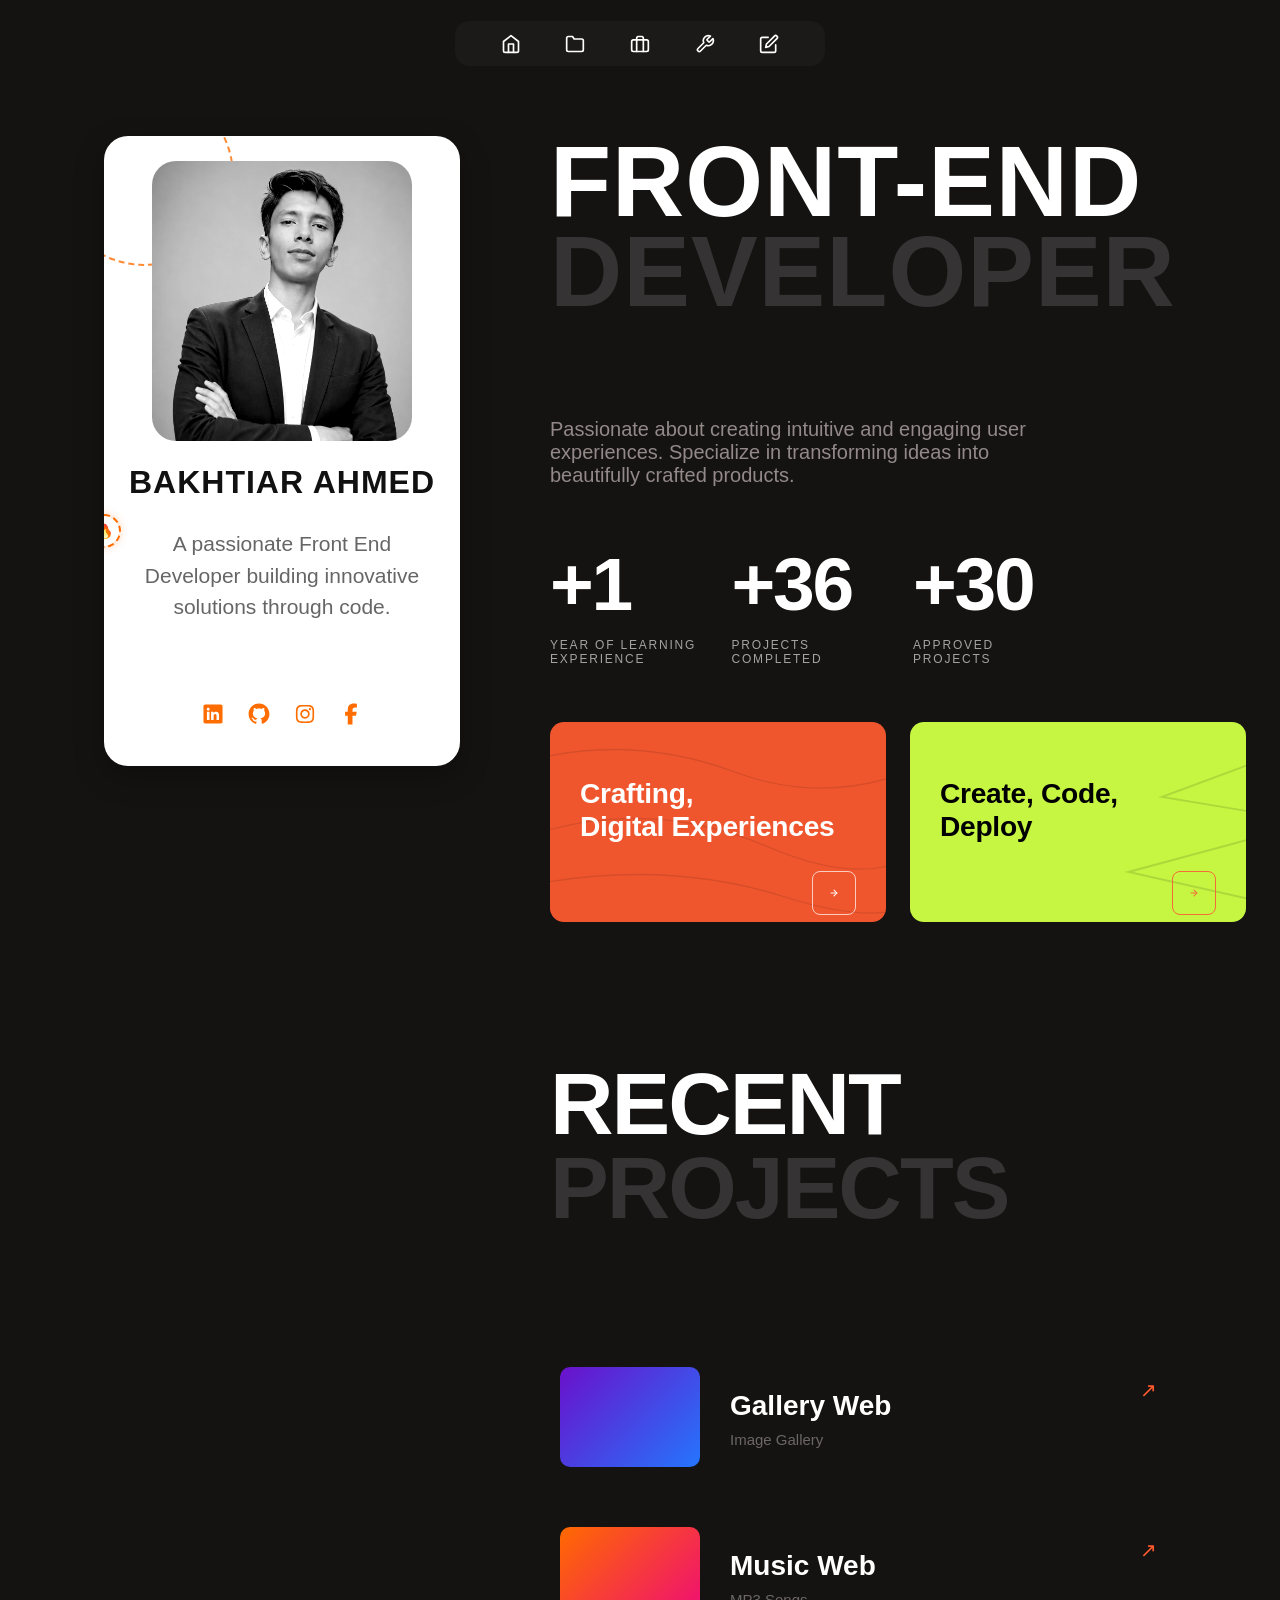
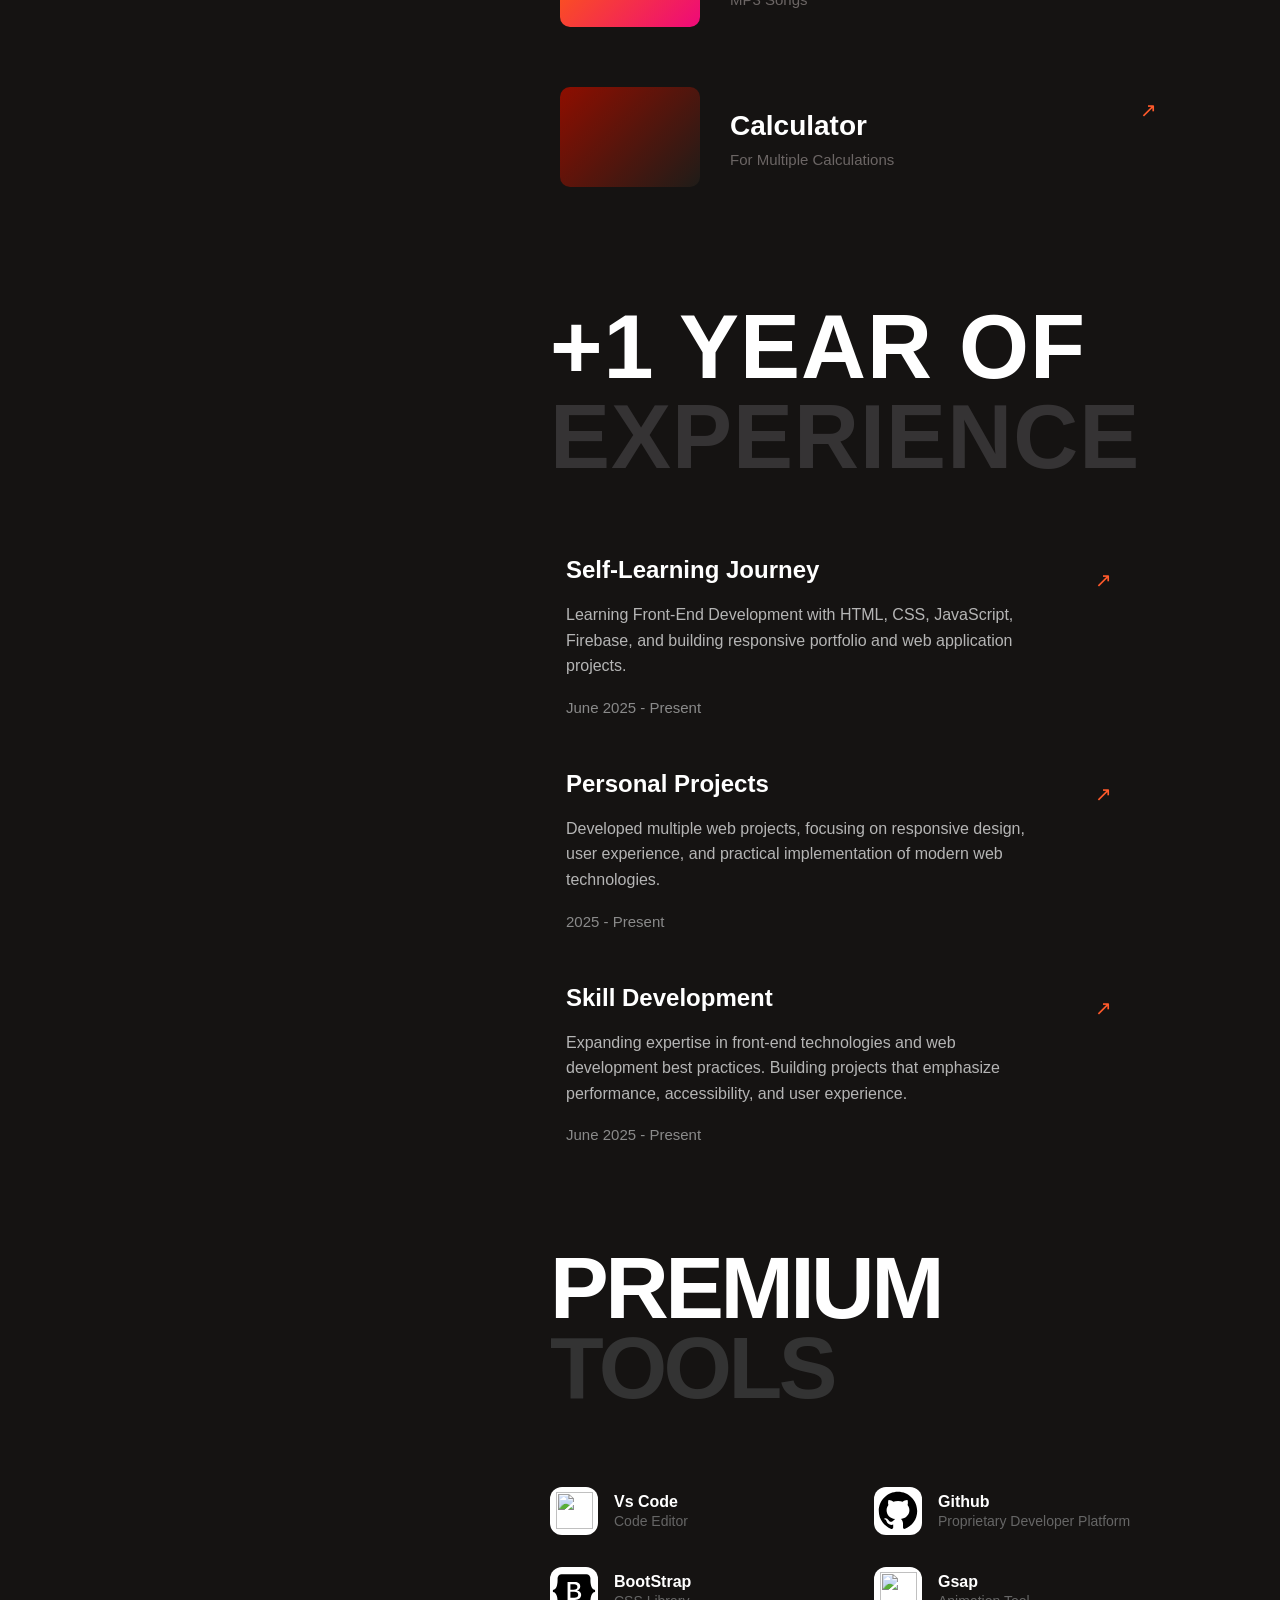
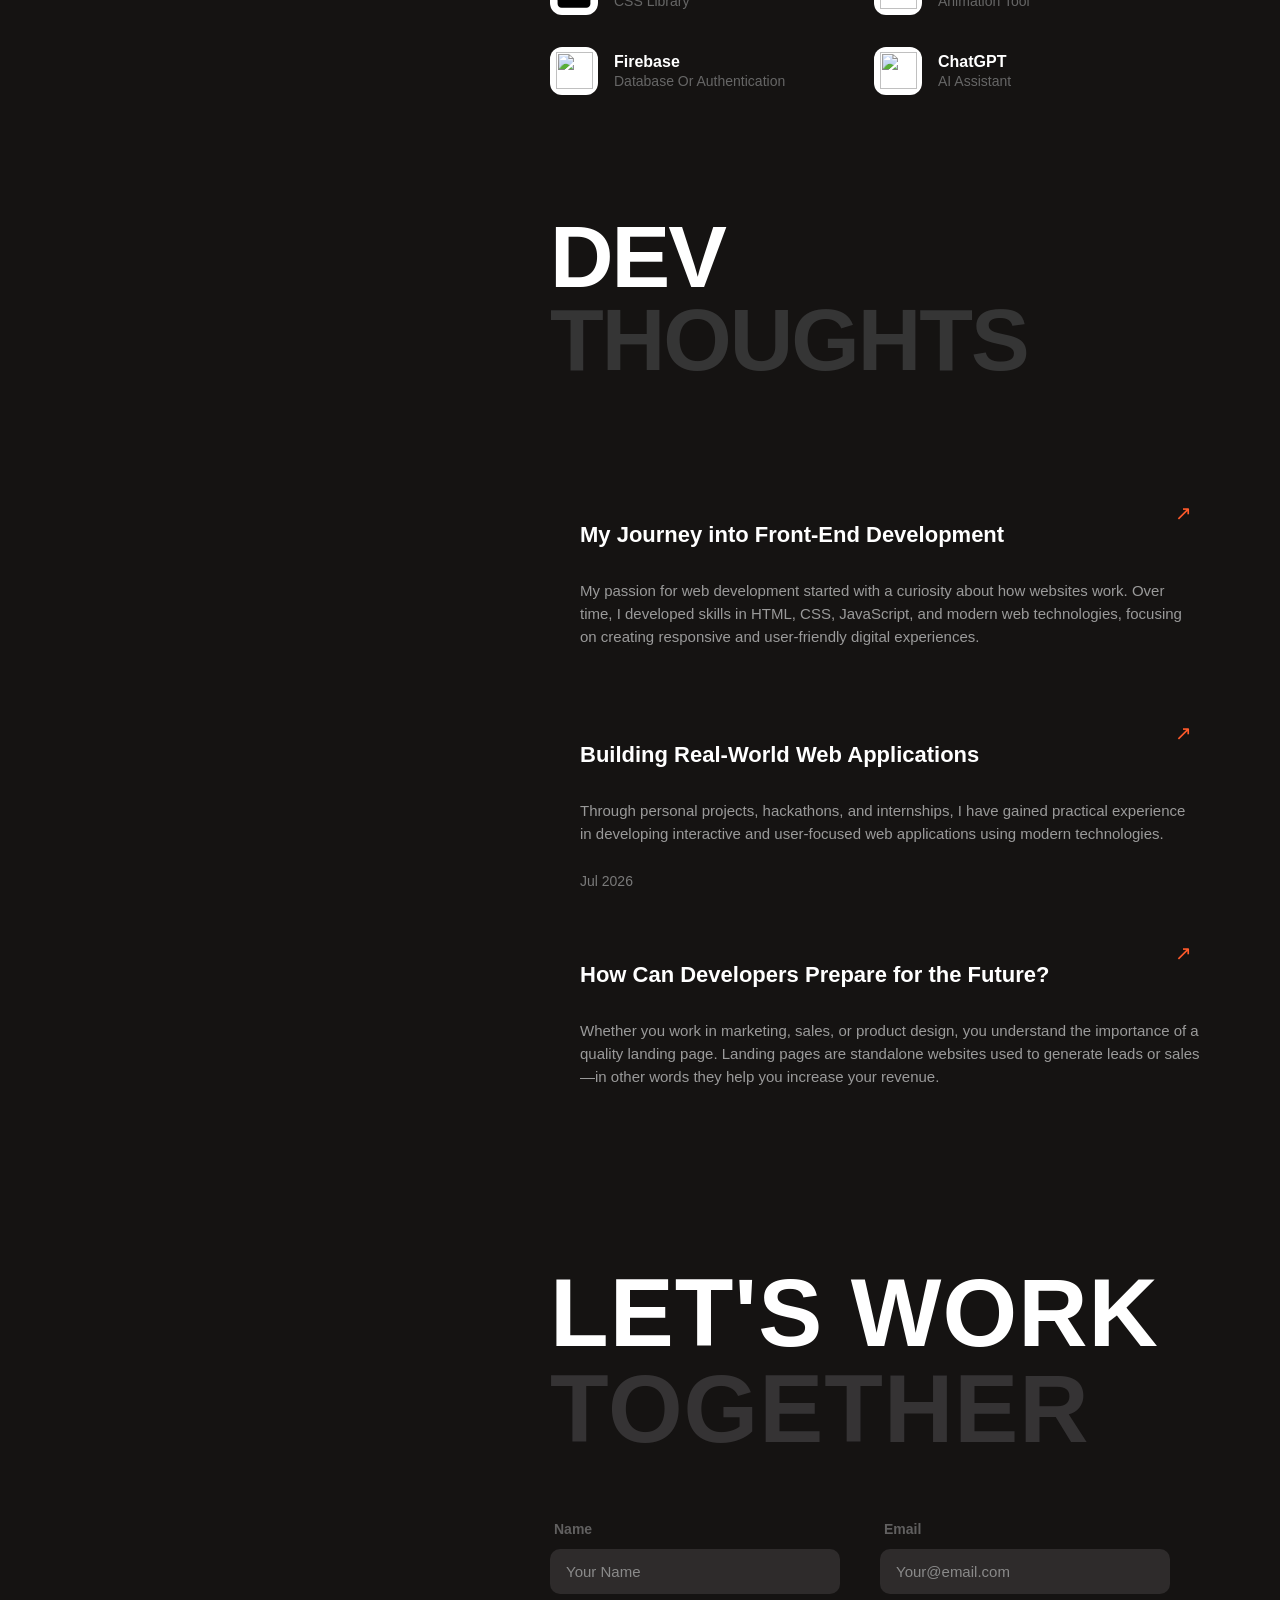
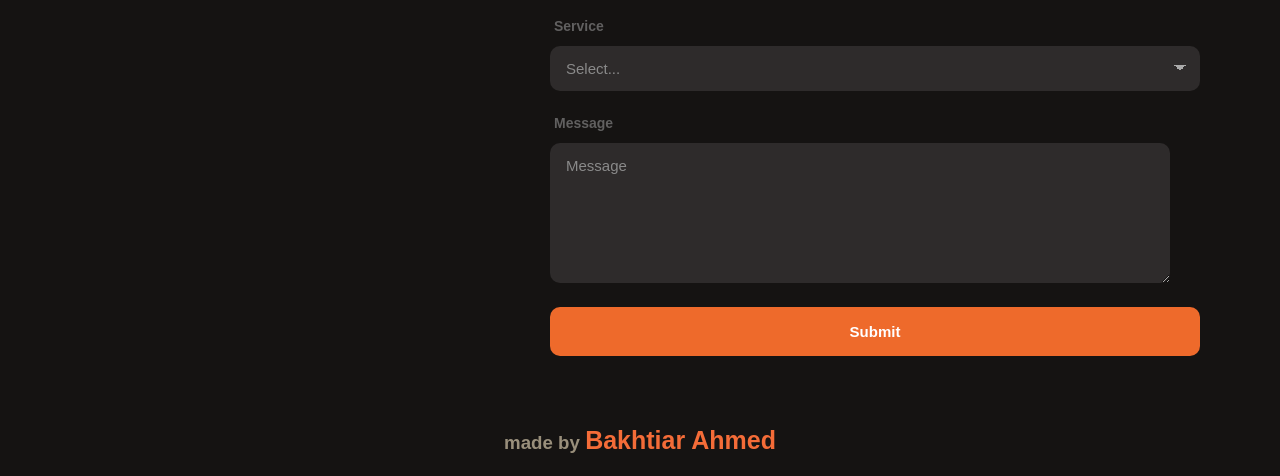
==== index.html @ 38575c72 "Add files via upload" ====
<!DOCTYPE html>
<html lang="en">

<head>
    <meta charset="UTF-8">
    <meta name="viewport" content="width=device-width, initial-scale=1.0">
    <title>Bakhtiar Ahmed</title>
    <link rel="stylesheet" href="style.css">
</head>

<body>

    <header>
        <div class="parent">
            <div class="home-icon">
                <svg xmlns="http://www.w3.org/2000/svg" width="24" height="24" viewBox="0 0 24 24" fill="none"
                    stroke="var(--token-182ee8b3-4984-4a8e-9e60-5c8c5b4cb4cf, rgb(255, 255, 255))" stroke-width="2"
                    stroke-linecap="round" stroke-linejoin="round" style="width: 100%; height: 100%;">
                    <path d="M3 9l9-7 9 7v11a2 2 0 0 1-2 2H5a2 2 0 0 1-2-2z"></path>
                    <polyline points="9 22 9 12 15 12 15 22"></polyline>
                </svg>
            </div>
            <div class="project-icon">
                <svg xmlns="http://www.w3.org/2000/svg" width="24" height="24" viewBox="0 0 24 24" fill="none"
                    stroke="var(--token-182ee8b3-4984-4a8e-9e60-5c8c5b4cb4cf, rgb(255, 255, 255))" stroke-width="2"
                    stroke-linecap="round" stroke-linejoin="round" style="width: 100%; height: 100%;">
                    <path d="M22 19a2 2 0 0 1-2 2H4a2 2 0 0 1-2-2V5a2 2 0 0 1 2-2h5l2 3h9a2 2 0 0 1 2 2z"></path>
                </svg>
            </div>
            <div class="experience-icon">
                <svg xmlns="http://www.w3.org/2000/svg" width="24" height="24" viewBox="0 0 24 24" fill="none"
                    stroke="var(--token-182ee8b3-4984-4a8e-9e60-5c8c5b4cb4cf, rgb(255, 255, 255))" stroke-width="2"
                    stroke-linecap="round" stroke-linejoin="round" style="width: 100%; height: 100%;">
                    <rect x="2" y="7" width="20" height="14" rx="2" ry="2"></rect>
                    <path d="M16 21V5a2 2 0 0 0-2-2h-4a2 2 0 0 0-2 2v16"></path>
                </svg>
            </div>
            <div class="tools-icon">
                <svg xmlns="http://www.w3.org/2000/svg" width="24" height="24" viewBox="0 0 24 24" fill="none"
                    stroke="var(--token-182ee8b3-4984-4a8e-9e60-5c8c5b4cb4cf, rgb(255, 255, 255))" stroke-width="2"
                    stroke-linecap="round" stroke-linejoin="round" style="width: 100%; height: 100%;">
                    <path
                        d="M14.7 6.3a1 1 0 0 0 0 1.4l1.6 1.6a1 1 0 0 0 1.4 0l3.77-3.77a6 6 0 0 1-7.94 7.94l-6.91 6.91a2.12 2.12 0 0 1-3-3l6.91-6.91a6 6 0 0 1 7.94-7.94l-3.76 3.76z">
                    </path>
                </svg>
            </div>
            <div class="thoughts-icon">
                <svg xmlns="http://www.w3.org/2000/svg" width="24" height="24" viewBox="0 0 24 24" fill="none"
                    stroke="var(--token-182ee8b3-4984-4a8e-9e60-5c8c5b4cb4cf, rgb(255, 255, 255))" stroke-width="2"
                    stroke-linecap="round" stroke-linejoin="round" style="width: 100%; height: 100%;">
                    <path d="M11 4H4a2 2 0 0 0-2 2v14a2 2 0 0 0 2 2h14a2 2 0 0 0 2-2v-7"></path>
                    <path d="M18.5 2.5a2.121 2.121 0 0 1 3 3L12 15l-4 1 1-4 9.5-9.5z"></path>
                </svg>
            </div>
        </div>
    </header>


    <main>
        <div class="profile">
            <div class="profile-card">
                <div class="card-image">
                    <img src="./assets/image bakhtiar ahmed.png"
                        alt="my profile image">
                </div>
            </div>

            <div class="card-name">
                <h1 class="my-name">Bakhtiar Ahmed</h1>
            </div>

            <div class="card-caption">
                <h5 class="caption">A passionate Front End Developer building innovative solutions through code.</h5>
            </div>

            <div class="social-icons">
                <a href="#" class="icon-link">
                    <svg xmlns="http://www.w3.org/2000/svg" viewBox="0 0 30 30">
                        <path
                            d="M24,4H6C4.895,4,4,4.895,4,6v18c0,1.105,0.895,2,2,2h18c1.105,0,2-0.895,2-2V6C26,4.895,25.105,4,24,4z M10.954,22h-2.95 v-9.492h2.95V22z M9.449,11.151c-0.951,0-1.72-0.771-1.72-1.72c0-0.949,0.77-1.719,1.72-1.719c0.948,0,1.719,0.771,1.719,1.719 C11.168,10.38,10.397,11.151,9.449,11.151z M22.004,22h-2.948v-4.616c0-1.101-0.02-2.517-1.533-2.517 c-1.535,0-1.771,1.199-1.771,2.437V22h-2.948v-9.492h2.83v1.297h0.04c0.394-0.746,1.356-1.533,2.791-1.533 c2.987,0,3.539,1.966,3.539,4.522V22z">
                        </path>
                    </svg>
                </a>
                <a href="#" class="icon-link">
                    <svg xmlns="http://www.w3.org/2000/svg" viewBox="0 0 640 640">
                        <path
                            d="M280.5 426.5C214.5 418.5 168 371 168 309.5C168 284.5 177 257.5 192 239.5C185.5 223 186.5 188 194 173.5C214 171 241 181.5 257 196C276 190 296 187 320.5 187C345 187 365 190 383 195.5C398.5 181.5 426 171 446 173.5C453 187 454 222 447.5 239C463.5 258 472 283.5 472 309.5C472 371 425.5 417.5 358.5 426C375.5 437 387 461 387 488.5L387 540.5C387 555.5 399.5 564 414.5 558C505 523.5 576 433 576 321C576 179.5 461 64 319.5 64C178 64 64 179.5 64 321C64 432 134.5 524 229.5 558.5C243 563.5 256 554.5 256 541L256 501C249 504 240 506 232 506C199 506 179.5 488 165.5 454.5C160 441 154 433 142.5 431.5C136.5 431 134.5 428.5 134.5 425.5C134.5 419.5 144.5 415 154.5 415C169 415 181.5 424 194.5 442.5C204.5 457 215 463.5 227.5 463.5C240 463.5 248 459 259.5 447.5C268 439 274.5 431.5 280.5 426.5z" />
                    </svg>
                </a>
                <a href="#" class="icon-link">
                    <svg xmlns="http://www.w3.org/2000/svg" viewBox="0 0 640 640">
                        <path
                            d="M320.3 205C256.8 204.8 205.2 256.2 205 319.7C204.8 383.2 256.2 434.8 319.7 435C383.2 435.2 434.8 383.8 435 320.3C435.2 256.8 383.8 205.2 320.3 205zM319.7 245.4C360.9 245.2 394.4 278.5 394.6 319.7C394.8 360.9 361.5 394.4 320.3 394.6C279.1 394.8 245.6 361.5 245.4 320.3C245.2 279.1 278.5 245.6 319.7 245.4zM413.1 200.3C413.1 185.5 425.1 173.5 439.9 173.5C454.7 173.5 466.7 185.5 466.7 200.3C466.7 215.1 454.7 227.1 439.9 227.1C425.1 227.1 413.1 215.1 413.1 200.3zM542.8 227.5C541.1 191.6 532.9 159.8 506.6 133.6C480.4 107.4 448.6 99.2 412.7 97.4C375.7 95.3 264.8 95.3 227.8 97.4C192 99.1 160.2 107.3 133.9 133.5C107.6 159.7 99.5 191.5 97.7 227.4C95.6 264.4 95.6 375.3 97.7 412.3C99.4 448.2 107.6 480 133.9 506.2C160.2 532.4 191.9 540.6 227.8 542.4C264.8 544.5 375.7 544.5 412.7 542.4C448.6 540.7 480.4 532.5 506.6 506.2C532.8 480 541 448.2 542.8 412.3C544.9 375.3 544.9 264.5 542.8 227.5zM495 452C487.2 471.6 472.1 486.7 452.4 494.6C422.9 506.3 352.9 503.6 320.3 503.6C287.7 503.6 217.6 506.2 188.2 494.6C168.6 486.8 153.5 471.7 145.6 452C133.9 422.5 136.6 352.5 136.6 319.9C136.6 287.3 134 217.2 145.6 187.8C153.4 168.2 168.5 153.1 188.2 145.2C217.7 133.5 287.7 136.2 320.3 136.2C352.9 136.2 423 133.6 452.4 145.2C472 153 487.1 168.1 495 187.8C506.7 217.3 504 287.3 504 319.9C504 352.5 506.7 422.6 495 452z" />
                    </svg>
                </a>
                <a href="#" class="icon-link">
                    <svg xmlns="http://www.w3.org/2000/svg" viewBox="0 0 640 640">
                        <path
                            d="M240 363.3L240 576L356 576L356 363.3L442.5 363.3L460.5 265.5L356 265.5L356 230.9C356 179.2 376.3 159.4 428.7 159.4C445 159.4 458.1 159.8 465.7 160.6L465.7 71.9C451.4 68 416.4 64 396.2 64C289.3 64 240 114.5 240 223.4L240 265.5L174 265.5L174 363.3L240 363.3z" />
                    </svg>
                </a>
            </div>
        </div>

        <div class="details">
            <div class="heading">
                <h1 id="head">Front-End <span id="subhead">Developer</span></h1>

            </div>
            <div class="para">
                <p>Passionate about creating intuitive and engaging user experiences. Specialize in transforming ideas
                    into beautifully crafted products.</p>
            </div>
            <div class="container">
                <!-- Stats -->
                <section class="stats">
                    <div>
                        <div class="stat-number">+1</div>
                        <div class="stat-label">Year of Learning&#10;Experience</div>
                    </div>
                    <div>
                        <div class="stat-number">+36</div>
                        <div class="stat-label">Projects&#10;Completed</div>
                    </div>
                    <div>
                        <div class="stat-number">+30</div>
                        <div class="stat-label">Approved&#10;projects</div>
                    </div>
                </section>

                <!-- Feature cards -->
                <section class="cards">
                    <!-- Orange card -->
                    <div class="card orange">
                        <svg class="deco" viewBox="0 0 400 320" preserveAspectRatio="none">
                            <path d="M-20 60 Q 100 20 220 80 T 460 60" stroke="rgba(0,0,0,0.35)" stroke-width="2"
                                fill="none" />
                            <path d="M-20 180 Q 120 120 260 200 T 460 180" stroke="rgba(0,0,0,0.35)" stroke-width="2"
                                fill="none" />
                            <path d="M-20 260 Q 140 220 280 280 T 460 260" stroke="rgba(0,0,0,0.35)" stroke-width="2"
                                fill="none" />
                        </svg>
                        <svg class="icon" viewBox="0 0 24 24" fill="none" stroke="currentColor" stroke-width="2.5"
                            stroke-linecap="round" stroke-linejoin="round">
                            <polygon points="12 2 2 7 12 12 22 7 12 2" />
                            <polyline points="2 17 12 22 22 17" />
                            <polyline points="2 12 12 17 22 12" />
                        </svg>
                        <h3 class="box-title">Crafting,
                            Digital Experiences</h3>
                        <button class="arrow-btn" aria-label="Learn more">
                            <svg width="20" height="20" viewBox="0 0 24 24" fill="none" stroke="currentColor"
                                stroke-width="2.5" stroke-linecap="round" stroke-linejoin="round">
                                <line x1="5" y1="12" x2="19" y2="12" />
                                <polyline points="12 5 19 12 12 19" />
                            </svg>
                        </button>
                    </div>

                    <!-- Lime card -->
                    <div class="card lime">
                        <svg class="deco" viewBox="0 0 400 320" preserveAspectRatio="none">
                            <polyline points="500,20 300,120 480,160 260,240 460,300" stroke="rgba(0,0,0,0.4)"
                                stroke-width="3" fill="none" />
                        </svg>
                        <svg class="icon" viewBox="0 0 24 24" fill="none" stroke="currentColor" stroke-width="2.5"
                            stroke-linecap="round" stroke-linejoin="round">
                            <rect x="3" y="3" width="18" height="18" rx="2" />
                            <line x1="3" y1="9" x2="21" y2="9" />
                            <line x1="9" y1="21" x2="9" y2="9" />
                        </svg>
                        <h3 class="box-title">Create, Code,
                            Deploy</h3>
                        <button class="arrow-btn" aria-label="Learn more">
                            <svg width="20" height="20" viewBox="0 0 24 24" fill="none" stroke="currentColor"
                                stroke-width="2.5" stroke-linecap="round" stroke-linejoin="round">
                                <line x1="5" y1="12" x2="19" y2="12" />
                                <polyline points="12 5 19 12 12 19" />
                            </svg>
                        </button>
                    </div>
                </section>
            </div>
            <div class="container">
                <h1 class="title">
                    RECENT
                    <span class="outline">PROJECTS</span>
                </h1>

                <div class="projects">
                    <div class="project">
                        <div class="thumb najmai"></div>
                        <div class="info">
                            <h2>Gallery Web</h2>
                            <p>Image Gallery</p>
                        </div>
                        <div class="arrow">↗</div>
                    </div>

                    <div class="project">
                        <div class="thumb damas"></div>
                        <div class="info">
                            <h2>Music Web</h2>
                            <p>MP3 Songs</p>
                        </div>
                        <div class="arrow">↗</div>
                    </div>

                    <div class="project">
                        <div class="thumb majd"></div>
                        <div class="info">
                            <h2>Calculator</h2>
                            <p>For Multiple Calculations</p>
                        </div>
                        <div class="arrow">↗</div>
                    </div>
                </div>
            </div>
            <h1 class="heading-exp">
                +1 Year of
                <span class="faded">Experience</span>
            </h1>

            <section class="experience">
                <div class="job">
                    <h2>Self-Learning Journey</h2>
                    <p>Learning Front-End Development with HTML, CSS, JavaScript, Firebase, and building responsive
                        portfolio and web application projects.</p>
                    <span class="date">June 2025 - Present</span>
                    <a href="#" class="arrow">↗</a>
                </div>
                <div class="job">
                    <h2>Personal Projects</h2>
                    <p>Developed multiple web projects, focusing on responsive design, user experience, and practical
                        implementation of modern web technologies.</p>
                    <span class="date"> 2025 - Present</span>
                    <a href="#" class="arrow">↗</a>
                </div>
                <div class="job">
                    <h2>Skill Development</h2>
                    <p>Expanding expertise in front-end technologies and web development best practices. Building
                        projects that emphasize performance, accessibility, and user experience.</p>
                    <span class="date">June 2025 - Present</span>
                    <a href="#" class="arrow">↗</a>
                </div>
            </section>
            <div class="tools-container">
                <h1 class="tools-title">
                    <span class="title-premium">PREMIUM</span>
                    <span class="title-tools">TOOLS</span>
                </h1>

                <div class="grid">
                    <!-- Vs Code -->
                    <div class="tool-card">
                        <div class="icon-box" style="background-color: #fff;">

                            <img src="https://cdn.jsdelivr.net/gh/homarr-labs/dashboard-icons/svg/vscode.svg" alt="">
                        </div>
                        <div>
                            <div class="tool-name">Vs Code</div>
                            <div class="tool-desc">Code Editor</div>
                        </div>
                    </div>

                    <!-- Github -->
                    <div class="tool-card">
                        <div class="icon-box" style="background-color: #fff;">
                            <svg xmlns="http://www.w3.org/2000/svg"
                                viewBox="0 0 640 640"><!--!Font Awesome Free v7.3.0 by @fontawesome - https://fontawesome.com License - https://fontawesome.com/license/free Copyright 2026 Fonticons, Inc.-->
                                <path
                                    d="M280.5 426.5C214.5 418.5 168 371 168 309.5C168 284.5 177 257.5 192 239.5C185.5 223 186.5 188 194 173.5C214 171 241 181.5 257 196C276 190 296 187 320.5 187C345 187 365 190 383 195.5C398.5 181.5 426 171 446 173.5C453 187 454 222 447.5 239C463.5 258 472 283.5 472 309.5C472 371 425.5 417.5 358.5 426C375.5 437 387 461 387 488.5L387 540.5C387 555.5 399.5 564 414.5 558C505 523.5 576 433 576 321C576 179.5 461 64 319.5 64C178 64 64 179.5 64 321C64 432 134.5 524 229.5 558.5C243 563.5 256 554.5 256 541L256 501C249 504 240 506 232 506C199 506 179.5 488 165.5 454.5C160 441 154 433 142.5 431.5C136.5 431 134.5 428.5 134.5 425.5C134.5 419.5 144.5 415 154.5 415C169 415 181.5 424 194.5 442.5C204.5 457 215 463.5 227.5 463.5C240 463.5 248 459 259.5 447.5C268 439 274.5 431.5 280.5 426.5z" />
                            </svg>
                        </div>
                        <div>
                            <div class="tool-name">Github </div>
                            <div class="tool-desc">Proprietary Developer Platform</div>
                        </div>
                    </div>


                    <!-- Bootstrap -->
                    <div class="tool-card">
                        <div class="icon-box" style="background-color: #fff;">
                            <svg xmlns="http://www.w3.org/2000/svg"
                                viewBox="0 0 640 640"><!--!Font Awesome Free v7.3.0 by @fontawesome - https://fontawesome.com License - https://fontawesome.com/license/free Copyright 2026 Fonticons, Inc.-->
                                <path
                                    d="M365.5 265.4C365.5 243.3 349.9 231.1 322.5 231.1L272.1 231.1L272.1 302.3L314.6 302.3C347.4 302.2 365.5 289 365.5 265.4zM549 252.6C539.5 221.7 538.1 183.8 539.2 154.5C540.3 124 516.5 96 484.5 96L155.7 96C123.6 96 99.9 124.1 101 154.5C102 183.8 100.7 221.7 91.2 252.6C81.6 283.6 65.5 303.2 39 305.7L39 334.2C65.4 336.7 81.6 356.3 91.2 387.3C100.7 418.2 102.1 456.1 101 485.4C99.9 515.9 123.7 543.9 155.7 543.9L484.4 543.9C516.5 543.9 540.2 515.8 539.1 485.4C538.1 456.1 539.4 418.2 548.9 387.3C558.5 356.3 574.6 336.7 601 334.2L601 305.7C574.7 303.2 558.5 283.6 549 252.6zM332.2 439.1L234.3 439.1L234.3 200.8L331.7 200.8C375 200.8 403.4 224.2 403.4 260.2C403.4 285.5 384.3 308.1 359.9 312L359.9 313.3C393.1 316.9 415.4 339.9 415.4 371.6C415.4 413.7 384.1 439.1 332.2 439.1zM322.2 330.4L272.1 330.4L272.1 408.8L324.4 408.8C358.6 408.8 376.7 395.1 376.7 369.3C376.7 343.6 358.1 330.4 322.2 330.4z" />
                            </svg>
                        </div>
                        <div>

                            <div class="tool-name">BootStrap</div>
                            <div class="tool-desc">CSS Library</div>
                        </div>
                    </div>

                    <!-- Gsap -->
                    <div class="tool-card">
                        <div class="icon-box" style="background-color: #fff;">
                            <img src="https://cdn.jsdelivr.net/gh/homarr-labs/dashboard-icons/svg/gsap-light.svg"
                                alt="">
                        </div>
                        <div>
                            <div class="tool-name">Gsap</div>
                            <div class="tool-desc">Animation Tool</div>
                        </div>
                    </div>

                    <!-- Firebase -->
                    <div class="tool-card">
                        <div class="icon-box" style="background-color: #FFFFFF;">
                            <img src="https://cdn.jsdelivr.net/gh/homarr-labs/dashboard-icons/svg/firebase.svg" alt="">
                        </div>
                        <div>
                            <div class="tool-name">Firebase</div>
                            <div class="tool-desc">Database Or Authentication</div>
                        </div>
                    </div>
                    <!-- ChatGPT -->
                    <div class="tool-card">
                        <div class="icon-box" style="background-color: #fff;">
                            <img src="	https://framerusercontent.com/images/MViiiLyIvL8tvy7d1XtOsM32o.png" alt="">
                        </div>
                        <div>
                            <div class="tool-name">ChatGPT</div>
                            <div class="tool-desc">AI Assistant</div>
                        </div>
                    </div>


                </div>
            </div>
            <div class="container-dev">
                <h1 class="title">Dev<span class="muted">Thoughts</span></h1>

                <article class="card">
                    <a href="#" class="arrow">↗</a>
                    <h2>My Journey into Front-End Development</h2>
                    <p>

                        My passion for web development started with a curiosity about how websites work. Over time, I
                        developed skills in HTML, CSS, JavaScript, and modern web technologies, focusing on creating
                        responsive and user-friendly digital experiences.

                    </p>
                    <div class="meta"><span> Jul 2026</span></div>
                </article>

                <article class="card">
                    <a href="#" class="arrow">↗</a>
                    <h2>Building Real-World Web Applications</h2>
                    <p>Through personal projects, hackathons, and internships, I have gained practical experience in
                        developing interactive and user-focused web applications using modern technologies.</p>
                    <div class="meta"><span>Jul 2026</span></div>
                </article>

                <article class="card">
                    <a href="#" class="arrow">↗</a>
                    <h2>How Can Developers Prepare for the Future?</h2>
                    <p>Whether you work in marketing, sales, or product design, you understand the importance of a
                        quality landing page. Landing pages are standalone websites used to generate leads or sales—in
                        other words they help you increase your revenue.</p>
                    <div class="meta"><span>Jul 2026</span></div>
                </article>
            </div>
            <div class="container-contact">
                <h1>Let's Work <span class="muted">Together</span></h1>
                <form>
                    <div class="row">
                        <div>
                            <label for="name">Name</label>
                            <input id="name" type="text" placeholder="Your Name" />
                        </div>
                        <div>
                            <label for="email">Email</label>
                            <input id="email" type="email" placeholder="Your@email.com" />
                        </div>
                    </div>
                    <div class="dropDown">
                        <label for="service">Service</label>
                        <select id="service">
                            <option value="">Select...</option>
                            <option value="1">Web Design</option>
                            <option value="2">Web Development</option>
                            <option value="3">UI/UX Design</option>
                        </select>
                    </div>
                    <div class="message-inp">
                        <label for="message">Message</label>
                        <textarea id="message" placeholder="Message"></textarea>
                    </div>
                    <button type="submit">Submit</button>
                </form>
            </div>

        </div>

    </main>


    <footer>
        <div class="bottom-line">
            <h3>made by <span id="footer-name">Bakhtiar Ahmed</span></h3>
        </div>
    </footer>






    <script src="app.js"></script>
</body>

</html>
---- style.css ----
body {
    background-color: #151312;
    position: relative !important;
    font-family: 'Segoe UI', Tahoma, Geneva, Verdana, sans-serif;
    margin: 0px;
}

header {
    display: flex;
    justify-content: center;
}

.parent {
    display: flex;
    justify-content: space-evenly;
    align-items: center;
    background-color: #1C1A19;
    border: 1px solid #1C1A19;
    border-radius: 14px;
    width: 370px;
    margin-top: 21px;
    height: 45px;
}

.home-icon {
    width: 20px;
    height: 20px;
}

.project-icon {
    width: 20px;
    height: 20px;
}

.experience-icon {
    width: 20px;
    height: 20px;
}

.tools-icon {
    width: 20px;
    height: 20px;
}

.thoughts-icon {
    width: 20px;
    height: 20px;
}




/* Main Profile Card */
.profile {
    position: sticky !important;
    top: 50px !important;
    ;
    /* Dashed lines ki positioning ke liye */
    width: 356px;
    height: 630px;
    background-color: #FFFFFF;
    border-radius: 24px;
    overflow: hidden;
    /* Taake inner elements round corners se bahar na jayen */
    box-shadow: 0px 10px 30px rgba(0, 0, 0, 0.3);
    display: flex;
    flex-direction: column;
    align-items: center;
    margin-left: 70px;
}

/* Image Wrapper Box */
.profile-card {
    width: 100%;
    display: flex;
    justify-content: center;
    margin-top: 25px;
    z-index: 2;
    /* elements ko ring se upar rakhne ke liye */

}

.card-image {
    width: 260px;
    height: 280px;

    border-radius: 24px;
    overflow: hidden;
    display: flex;
    align-items: flex-end;
    /* Taake portrait picture base se touch kare */
    justify-content: center;
}

.card-image img {
    width: 100%;
    height: 280px;
    object-fit: cover;
    mix-blend-mode: multiply;
    /* Image ko orange background ke saath blend karne ke liye */
    filter: grayscale(100%) contrast(120%);
    /* Black & White artistic effect */
}

/* Name Section */
.card-name {
    margin-top: 25px;
    text-align: center;
    padding: 0 20px;
    z-index: 2;
}

.my-name {
    font-family: 'Segoe UI', Arial, sans-serif;
    font-size: 32px;
    font-weight: 800;
    color: #111111;
    margin: 0;
}

/* Caption Section */
.card-caption {
    margin-top: 30px;
    padding: 0 30px;
    text-align: center;
    z-index: 2;
}

.caption {
    font-family: 'Segoe UI', Arial, sans-serif;
    font-size: 21px;
    font-weight: 500;
    line-height: 1.5;
    color: #666666;
    margin: 0;
}

/* Social Icons Area */
.social-icons {
    margin-top: auto;
    /* Icons ko hamesha bottom par push karne ke liye */
    margin-bottom: 35px;
    display: flex;
    justify-content: center;
    align-items: center;
    gap: 20px;
    z-index: 2;
}

.icon-link svg {
    width: 26px;
    height: 26px;
    fill: #ff6d00;
    /* Orange icons jesa picture mein hai */
    transition: transform 0.2s, fill 0.2s;
}

.icon-link evils:hover svg {
    transform: scale(1.1);
    fill: #e65100;
}

/* --- Decorative Dashed Rings (Top Left & Center Left) --- */
.profile::before {
    content: "";
    position: absolute;
    width: 180px;
    height: 180px;
    border: 2px dashed #ff6d00;
    border-radius: 50%;
    top: -50px;
    left: -50px;
    opacity: 0.8;
   
}

.profile::after {
    content: "🔥";
    /* Center decorative fire icon aur dashed line */
    font-size: 14px;
    display: flex;
    align-items: center;
    justify-content: center;
    color: white;
    background-color: #ff6d00;
    box-shadow: 0 0 10px rgba(255, 109, 0, 0.4);
    position: absolute;
    width: 30px;
    height: 30px;
    border-radius: 50%;
    bottom: 220px;
    left: -15px;
    border: 10px solid white;
    /* Isse dashed line cut ho jati hai background par */
    outline: 2px dashed #ff6d00;
}


#head {
    width: 696px;
    height: 222px;

    /* display: flex;
    justify-content: left;
    /* align-items: center; */
    /* flex-direction: column;
    flex-wrap: nowrap; */
    color: #FFFFFF;
    font-family: 'Segoe UI', Tahoma, Geneva, Verdana, sans-serif;
    margin: 0px;
    line-height: 0.9;
    font-size: 100px;
    padding: 0px;
}

#subhead {
    color: #353334;
    font-family: 'Segoe UI', Tahoma, Geneva, Verdana, sans-serif;
    margin: 0px;
}

main {
    width: 100%;
    display: flex;
    justify-content: center;
    gap: 90px;
    margin-top: 70px;

}

.para {
    width: 496px;
    margin-top: 60px;
}

.para p {
    color: #928988;
    font-family: 'Segoe UI', Tahoma, Geneva, Verdana, sans-serif;
    font-size: 20px;

}


.stats {
    display: grid;
    grid-template-columns: repeat(4, 1fr);
    gap: 30px;
    margin-bottom: 56px;
    margin-top: 60px;
}

.stat-number {
    font-size: clamp(64px, 8vw, 75px);
    font-family: 'Segoe UI', Tahoma, Geneva, Verdana, sans-serif;
    font-weight: 800;
    line-height: 1;
    letter-spacing: -0.03em;
    color: #FFFFFF;
}

.stat-label {
    margin-top: 16px;
    font-size: 12px;
    font-weight: 500;
    letter-spacing: 0.15em;
    color: #a3a3a3;
    text-transform: uppercase;
    white-space: pre-line;
    font-family: 'Segoe UI', Tahoma, Geneva, Verdana, sans-serif;
}

/* Cards */
.cards {
    display: grid;
    grid-template-columns: repeat(2, 1fr);
    gap: 24px;

}

.card {
    position: relative;
    overflow: hidden;
    border-radius: 20px;
    padding: 36px;
    height: 200px;
    display: flex;
    flex-direction: column;
    justify-content: space-between;
}

.card.orange {
    background: #f0562e;
    color: #fff;
}

.card.lime {
    background: #c6f542;
    color: #000;
}

.card svg.deco {
    position: absolute;
    inset: 0;
    width: 100%;
    height: 100%;
    opacity: 0.3;
    pointer-events: none;
}

.icon {
    position: relative;
    width: 32px;
    height: 32px;
}

.box-title {
    position: relative;
    font-size: clamp(20px, 2.2vw, 30px);
    font-weight: 800;
    letter-spacing: -0.01em;
    line-height: 1.15;
    white-space: pre-line;
}

.arrow-btn {
    position: relative;
    align-self: flex-end;
    display: inline-flex;
    align-items: center;
    justify-content: center;
    width: 44px;
    height: 44px;
    border-radius: 8px;
    background: transparent;
    cursor: pointer;
    transition: background 0.2s;
}

.card.orange .arrow-btn {
    border: 1.5px solid rgba(255, 255, 255, 0.7);
    color: #fff;
}

.card.lime .arrow-btn {
    border: 1.5px solid #F46C38;
    color: #F46C38;
}

.card.orange .arrow-btn:hover {
    background: black;
}

.card.lime .arrow-btn:hover {
    background: rgba(0, 0, 0, 0.1);
    color: #FFFFFF;
    border: 1.5px solid rgba(255, 255, 255, 0.7);
    background-color: black;

}

.card.lime:hover {
    color: #FFFFFF;

}


.container {
    max-width: 900px;
    margin: 0 auto;
}

.title {
    font-size: 90px;
    font-weight: 900;
    line-height: 1;
    letter-spacing: -2px;
    color: #FFFFFF;
    margin-top: 120px;
    height: 230px;

}

.title .outline {
    color: transparent;
    color: #353334;
    display: block;
}

.projects {
    margin-top: 60px;
    display: flex;
    flex-direction: column;
    gap: 30px;
}

.project {
    display: flex;
    align-items: center;
    gap: 30px;
    padding: 15px 10px;
    border-radius: 12px;
    position: relative;
    transition: background .3s;
    cursor: pointer;
    width: 645px;
}

.project:hover {
    background: #1a1a1a;
}

.thumb {
    width: 140px;
    height: 100px;
    border-radius: 10px;
    background-size: cover;
    background-position: center;
    flex-shrink: 0;
}

.thumb.najmai {
    background-image: linear-gradient(135deg, #6a11cb, #2575fc);
}

.thumb.damas {
    background-image: linear-gradient(135deg, #ff6a00, #ee0979);
}

.thumb.majd {
    background-image: linear-gradient(135deg, #8e0e00, #1f1c18);
}

.info {
    line-height: 0.5;
}

.info h2 {
    font-size: 28px;
    font-weight: 700;
    color: #FFFFFF;
}

.info p {
    color: #9a9a9a;
    font-size: 15px;
    margin-top: 4px;
    color: #6C6665;
}

.arrow {
    margin-left: auto;
    color: #ff5b3a;
    font-size: 22px;
}


.heading-exp {
    font-size: 90px;
    font-weight: 900;
    line-height: 1;
    text-transform: uppercase;
    margin-bottom: 60px;
    color: #FFFFFF;
    margin-top: 100px;
}

.heading-exp .faded {
    display: block;
    color: #353334;
}

.experience {
    max-width: 900px;
    display: flex;
    flex-direction: column;
    gap: 25px;
}

.job {
    position: relative;
    padding-right: 40px;
    width: 600px;
    padding: 14px 16px;
    border-radius: 12px;
}

.job h2 {
    font-size: 24px;
    font-weight: 700;
    margin-bottom: 18px;
    color: #FFFFFF;
    margin-top: 0px;
}

.job p {
    color: #b5b5b5;
    font-size: 16px;
    line-height: 1.6;
    max-width: 460px;
    margin-bottom: 20px;
}

.job:hover {
    background-color: #1a1a1a;
    transition: background 0.3s;
    cursor: pointer;
}

.date {
    color: #8a8a8a;
    font-size: 15px;
}

.arrow {
    position: absolute;
    top: 4px;
    right: 0;
    color: #ff6a3d;
    font-size: 20px;
    text-decoration: none;
    margin-right: 10px;
}


.tools-container {
    width: 100%;
    max-width: 600px;
}

.tools-title {
    font-size: 5.5rem;
    font-weight: 900;
    line-height: 0.9;
    letter-spacing: -0.04em;
    margin-bottom: 8px;
    margin-top: 90px;
    margin-bottom: 80px;
}

.tools-title span {
    display: block;
}

.title-premium {
    color: #ffffff;
}

.title-tools {
    color: #333333;
}

.grid {
    display: grid;
    grid-template-columns: 1fr 1fr;
    column-gap: 48px;
    row-gap: 32px;
    margin-top: 48px;
}

.tool-card {
    display: flex;
    align-items: center;
    gap: 16px;
}

.icon-box {
    width: 48px;
    height: 48px;
    border-radius: 12px;
    display: flex;
    align-items: center;
    justify-content: center;
    flex-shrink: 0;
}

.icon-box img {
    width: 37px;
    height: 37px;
}

.tool-name {
    font-size: 16px;
    font-weight: 600;
    color: #ffffff;
    margin-bottom: 2px;
}

.tool-desc {
    font-size: 14px;
    color: #666666;
}



.container-contact {
    width: 650px;
    max-width: 700px;
    margin-top: 150px;
}

h1 {
    font-size: clamp(48px, 8vw, 96px);
    font-weight: 900;
    letter-spacing: 1px;
    line-height: 1;
    text-transform: uppercase;
    margin-bottom: 40px;
    color: #FFFFFF;
    margin-bottom: 60px;
}

h1 .muted {
    display: block;
    color: #353334;
}

form {
    display: grid;
    gap: 20px;
}

.row {
    display: grid;
    grid-template-columns: 1fr 1fr;
    gap: 40px;
    width: 620px;
}

label {
    display: block;
    font-size: 14px;
    margin-bottom: 8px;
    color: #616060;
    font-weight: 700;
    padding: 4px;
}

input,
select,
textarea {
    width: 100%;
    background: #2e2b2b;
    border: none;
    border-radius: 10px;
    padding: 14px 16px;
    color: #FFFFFF;
    font-size: 15px;
    font-family: inherit;
    outline: none;
}

#forColor {
    color: #8a8a8a !important;
}

.message-inp {
    width: 620px;
}

input::placeholder,
textarea::placeholder {
    color: #8a8a8a;
}

select {
    appearance: none;
    background-image: linear-gradient(45deg, transparent 50%, #aaa 50%), linear-gradient(135deg, #aaa 50%, transparent 50%);
    background-position: calc(100% - 20px) 50%, calc(100% - 14px) 50%;
    background-size: 6px 6px;
    background-repeat: no-repeat;
    /* color: #8a8a8a; */
    width: 650px;
}

#service {
    color: #8a8a8a;
}

#service.selected {
    color: #fff;
}

#service {
    width: 650px;
}

.dropDown {
    width: 650px;
}

textarea {
    min-height: 140px;
    resize: vertical;
}



button {
    background: #ee6a2b;
    color: #fff;
    border: none;
    border-radius: 10px;
    padding: 16px;
    font-size: 15px;
    font-weight: 700;
    cursor: pointer;
    transition: background .2s;
}

button:hover {
    background: #d85a1f;
}

.container-dev {
    width: 100%;
    max-width: 680px;
}

.title {
    font-size: 88px;
    font-weight: 900;
    line-height: 0.95;
    letter-spacing: -2px;
    margin-bottom: 30px;
    text-transform: uppercase;
}

.title .muted {
    display: block;
    color: #353535;
}

.card {
    /* background: #181818; */
    border-radius: 14px;
    padding: 28px 30px;
    margin-bottom: 20px;
    position: relative;
    transition: background 0.2s;
}

.card:hover {
    background: #1f1f1f;
    cursor: pointer;
}

.card h2 {
    font-size: 22px;
    font-weight: 700;
    margin-bottom: 14px;
    max-width: 85%;
    line-height: 1.3;
    color: #FFFFFF;
}

.card p {
    color: #9a9a9a;
    font-size: 15px;
    line-height: 1.55;
    margin-bottom: 28px;
}

.meta {
    display: flex;
    justify-content: space-between;
    color: #7a7a7a;
    font-size: 14px;
}

.arrow {
    position: absolute;
    top: 26px;
    right: 28px;
    color: #ff5a2b;
    font-size: 20px;
    text-decoration: none;
}

.bottom-line {
    display: flex;
    justify-content: center;
    align-items: center;
    width: 100%;
    height: 70px;
    margin-top: 50px;
    color: #998F7B;
}

#footer-name {
    font-size: 25px;
    font-weight: 800;
    color: #F46C38;
}






/* ---------- Large Desktop / Small Desktop (≤1024px) ---------- */
@media (max-width: 1024px) {

    /* Main layout: reduce gap between profile and content */
    main {
        gap: 40px;
        padding: 0 20px;
        box-sizing: border-box;
    }

    /* Profile card: pull in from the edge */
    .profile {
        margin-left: 20px;
    }

    /* Heading scales down proportionally */
    #head {
        width: 100%;
        max-width: 696px;
        font-size: 80px;
        height: auto;
    }

    /* Paragraph aligns with new heading width */
    .para {
        width: 100%;
        max-width: 496px;
    }

    /* Section titles scale down */
    .title,
    .heading-exp,
    .title.container-dev,
    h1 {
        font-size: 72px;
    }

    .tools-title {
        font-size: 4.5rem;
    }

    /* Project, job, form containers become fluid */
    .project,
    .job,
    .message-inp,
    .row,
    #service,
    .dropDown,
    select,
    .container-contact {
        width: 100%;
        max-width: 100%;
        box-sizing: border-box;
    }
}


/* ---------- Tablet Landscape (≤992px) ---------- */
@media (max-width: 992px) {

    /* Stack main into a single column */
    main {
        flex-direction: column;
        align-items: center;
        gap: 60px;
    }

    /* Profile card centered, no left offset */
    .profile {
        margin-left: 0;
      
    }

    /* Content column takes full width */
    .container,
    .container-dev,
    .container-contact,
    .tools-container {
        max-width: 100%;
        width: 100%;
        box-sizing: border-box;
        padding: 0 20px;
    }

    /* Headings scale down */
    #head {
        font-size: 64px;
    }

    .title,
    .heading-exp,
    h1 {
        font-size: 60px;
        height: auto;
        margin-top: 80px;
    }

    .tools-title {
        font-size: 4rem;
        margin-top: 60px;
        margin-bottom: 50px;
    }

    /* Stats: 2 columns */
    .stats {
        grid-template-columns: repeat(2, 1fr);
        gap: 24px;
    }

    /* Header navbar shrinks slightly */
    .parent {
        width: 90%;
        max-width: 370px;
    }
}


/* ---------- Tablet Portrait (≤768px) ---------- */
@media (max-width: 768px) {

    body {
        overflow-x: hidden;
    }

    /* Nav pill: full-width with padding */
    .parent {
        width: calc(100% - 40px);
        max-width: 340px;
        justify-content: space-around;
    }

    /* Profile card fluid width */
    .profile {
        width: 90%;
        max-width: 356px;
        height: auto;
        padding-bottom: 30px;
    }

    .profile::before {
     display: none;
    }

    .profile::after{
        display: none;
    }

    .card-image {
        width: 85%;
        max-width: 260px;
        height: auto;
    }

    /* Section headings */
    #head {
        font-size: 48px;
    }

    .title,
    .heading-exp,
    h1,
    .title.container-dev {
        font-size: 48px;
        margin-top: 60px;
        margin-bottom: 40px;
    }

    .tools-title {
        font-size: 3rem;
        margin-top: 50px;
        margin-bottom: 40px;
    }

    /* Paragraphs */
    .para p {
        font-size: 17px;
    }

    /* Cards: single column */
    .cards {
        grid-template-columns: 1fr;
    }

    .card {
        height: auto;
        min-height: 180px;
        padding: 28px;
    }

    /* Tools grid: single column */
    .grid {
        grid-template-columns: 1fr;
        column-gap: 24px;
        row-gap: 24px;
    }

    /* Projects: allow wrapping */
    .project {
        gap: 20px;
        padding: 12px 8px;
    }

    .thumb {
        width: 110px;
        height: 80px;
    }

    .info h2 {
        font-size: 22px;
    }

    /* Experience jobs */
    .job {
        padding: 12px 14px;
    }

    .job h2 {
        font-size: 20px;
    }

    .job p {
        font-size: 15px;
        max-width: 100%;
    }

    /* Contact form: single column row */
    .row {
        grid-template-columns: 1fr;
        gap: 20px;
    }

    /* DevThoughts card padding */
    .card {
        padding: 24px 22px;
    }

    .card h2 {
        font-size: 20px;
        max-width: 88%;
    }
}


/* ---------- Mobile (≤426px) ---------- */
@media (max-width: 426px) {

    /* Nav pill: tighter icon spacing */
    .parent {
        width: calc(100% - 24px);
        height: 42px;
        margin-top: 16px;
    }

    .home-icon,
    .project-icon,
    .experience-icon,
    .tools-icon,
    .thoughts-icon {
        width: 18px;
        height: 18px;
    }

    .social-icons{
        margin-top: 20px;
    }

    /* Main padding tighter */
    main {
        padding: 0 16px;
        gap: 40px;
        margin-top: 40px;
    }

    /* Profile card compact */
    .profile {
        width: 100%;
        max-width: 100%;
        padding-bottom: 0px;
        position: static !important;
        top: auto;
    }

    .my-name {
        font-size: 26px;
    }

    .caption {
        font-size: 17px;
    }

    .card-caption {
        padding: 0 20px;
        margin-top: 20px;
    }

    /* Big headings scale down for mobile */
    #head {
        font-size: 36px;
        line-height: 1;
    }

    .para {
        margin-top: 30px;
    }

    .para p {
        font-size: 15px;
    }

    .title,
    .heading-exp,
    h1,
    .title.container-dev {
        font-size: 36px;
        margin-top: 50px;
        margin-bottom: 30px;
        letter-spacing: -1px;
        height: auto;
    }

    .tools-title {
        font-size: 2.25rem;
        margin-top: 40px;
        margin-bottom: 30px;
    }

    /* Stats: single column, smaller numbers */
    .stats {
        grid-template-columns: 1fr;
        gap: 20px;
        margin-top: 40px;
        margin-bottom: 40px;
    }

    .stat-number {
        font-size: 56px;
    }

    /* Cards */
    .card {
        padding: 24px 20px;
    }

    .box-title {
        font-size: 20px;
    }

    /* Projects: stack thumb + info */
    .project {
        flex-wrap: wrap;
        gap: 14px;
    }

    .thumb {
        width: 90px;
        height: 70px;
    }

    .info h2 {
        font-size: 18px;
    }

    .info p {
        font-size: 13px;
    }

    /* Experience jobs */
    .job h2 {
        font-size: 18px;
        margin-bottom: 12px;
    }

    .job p {
        font-size: 14px;
    }

    /* Tools icons scale */
    .icon-box {
        width: 42px;
        height: 42px;
    }

    .icon-box img {
        width: 32px;
        height: 32px;
    }

    /* Contact form padding tighter */
    input,
    select,
    textarea {
        padding: 12px 14px;
        font-size: 14px;
    }

    button {
        padding: 14px;
        font-size: 14px;
    }

    /* Footer */
    .bottom-line {
        font-size: 14px;
        text-align: center;
        padding: 0 16px;
        height: auto;
        min-height: 70px;
    }

    #footer-name {
        font-size: 20px;
    }

    /* DevThoughts cards */
    .card h2 {
        font-size: 18px;
        max-width: 82%;
    }

    .card p {
        font-size: 14px;
    }

    .arrow {
        font-size: 18px;
        top: 22px;
        right: 20px;
    }
}








/* ---------- Global overflow guard ---------- */
html, body {
    /* overflow-x: hidden; */
    max-width: 100%;
    position: relative;
}

*, *::before, *::after {
    box-sizing: border-box;
}

img, svg, video {
    max-width: 100%;
    height: auto;
}

/* Force every fixed-width element to be fluid on tablet & below */
@media (max-width: 992px) {
    #head,
    .project,
    .job,
    .row,
    .message-inp,
    select,
    #service,
    .dropDown,
    .container-contact,
    .container,
    .container-dev,
    .tools-container,
    .experience,
    form {
        width: 100% !important;
        max-width: 100% !important;
    }

    .title {
        height: auto !important;
    }
}

/* Extra tightening for mobile */
@media (max-width: 426px) {
    #head {
        word-break: break-word;
        letter-spacing: -1px;
    }

    .stat-number {
        font-size: clamp(44px, 12vw, 56px);
    }
}
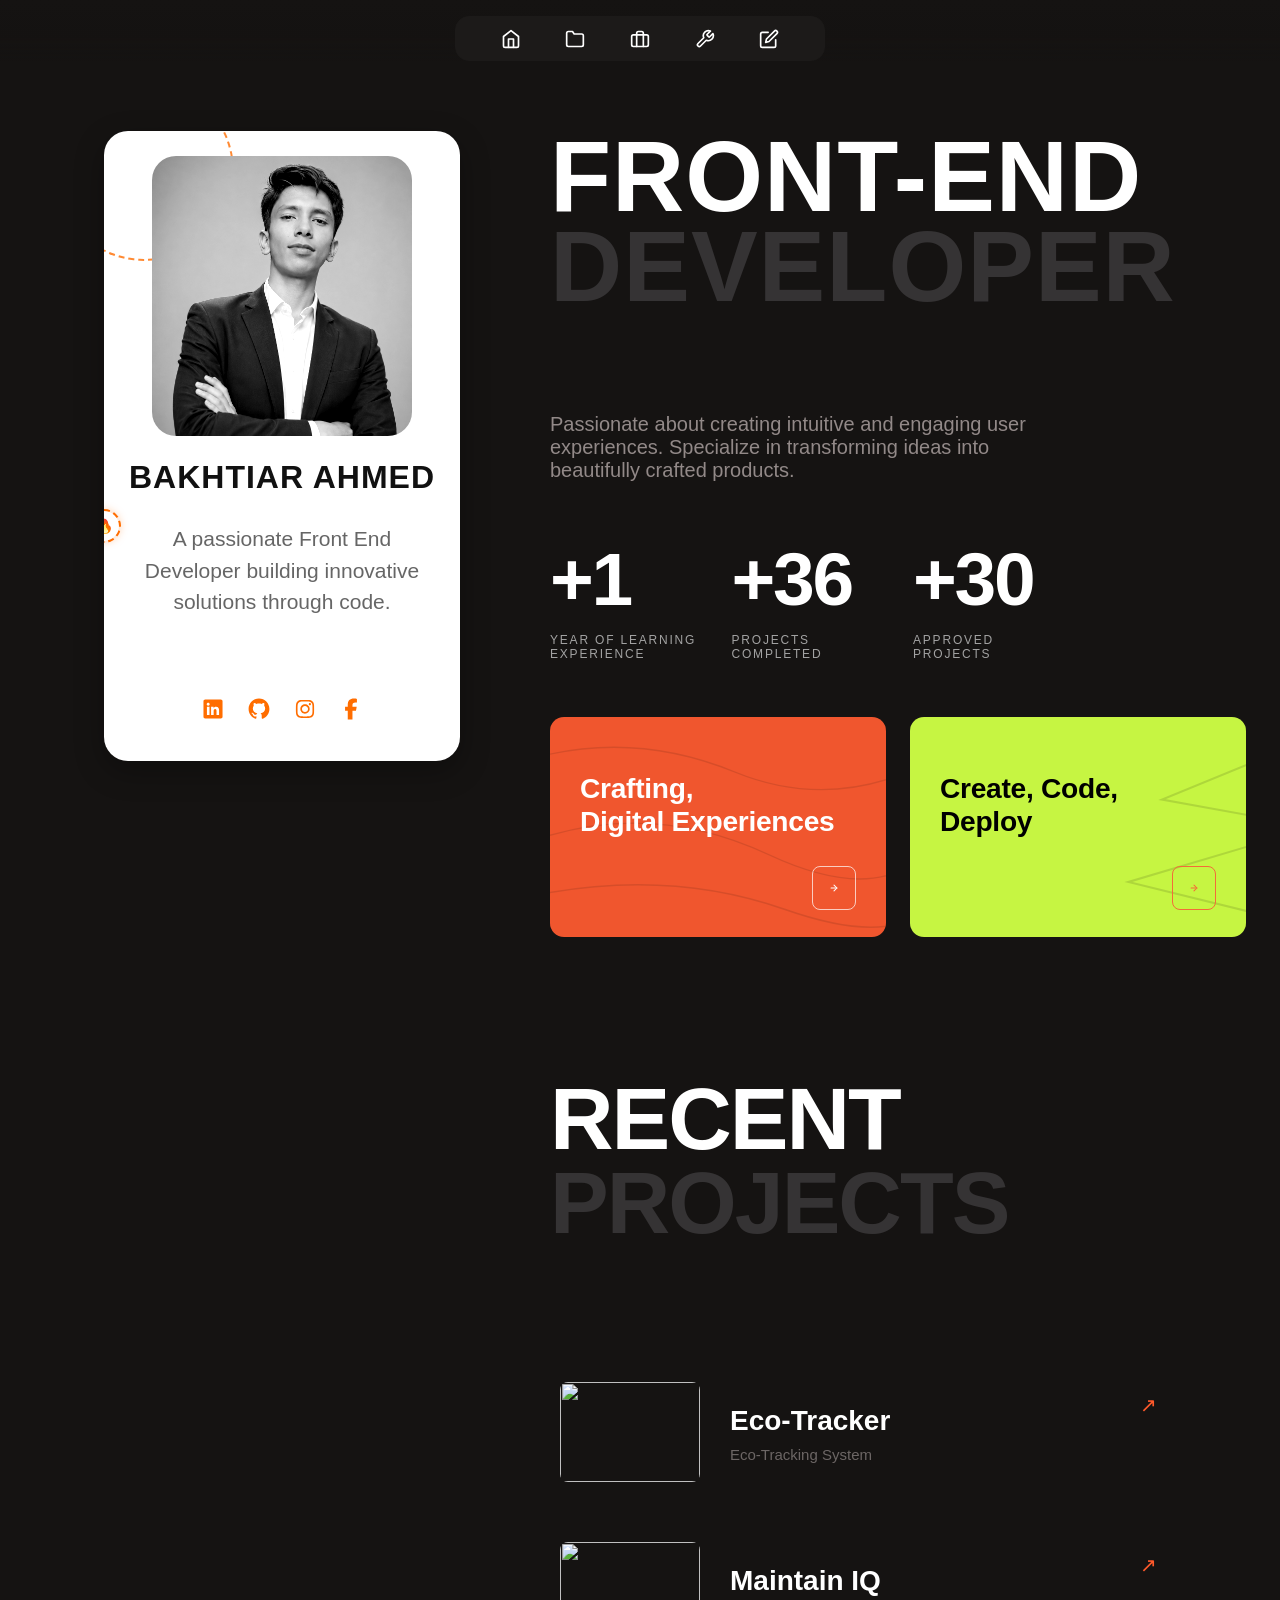
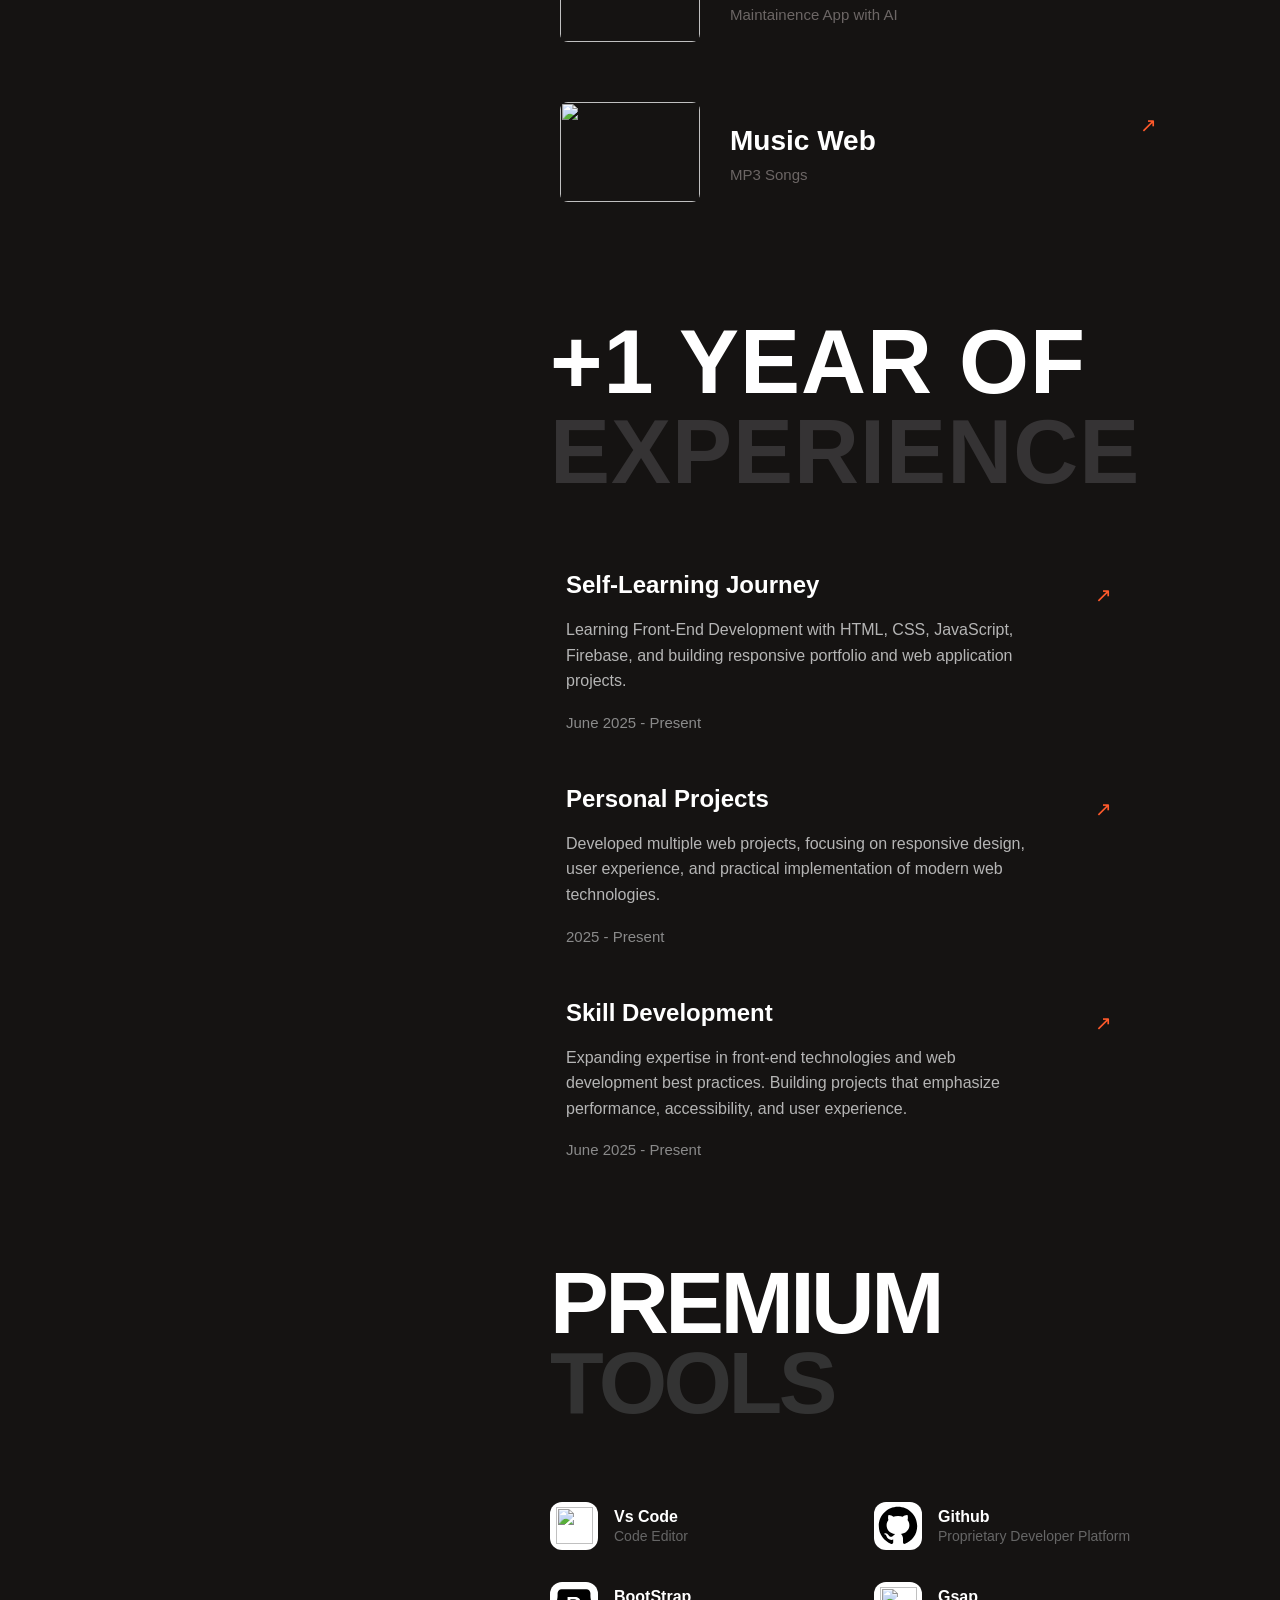
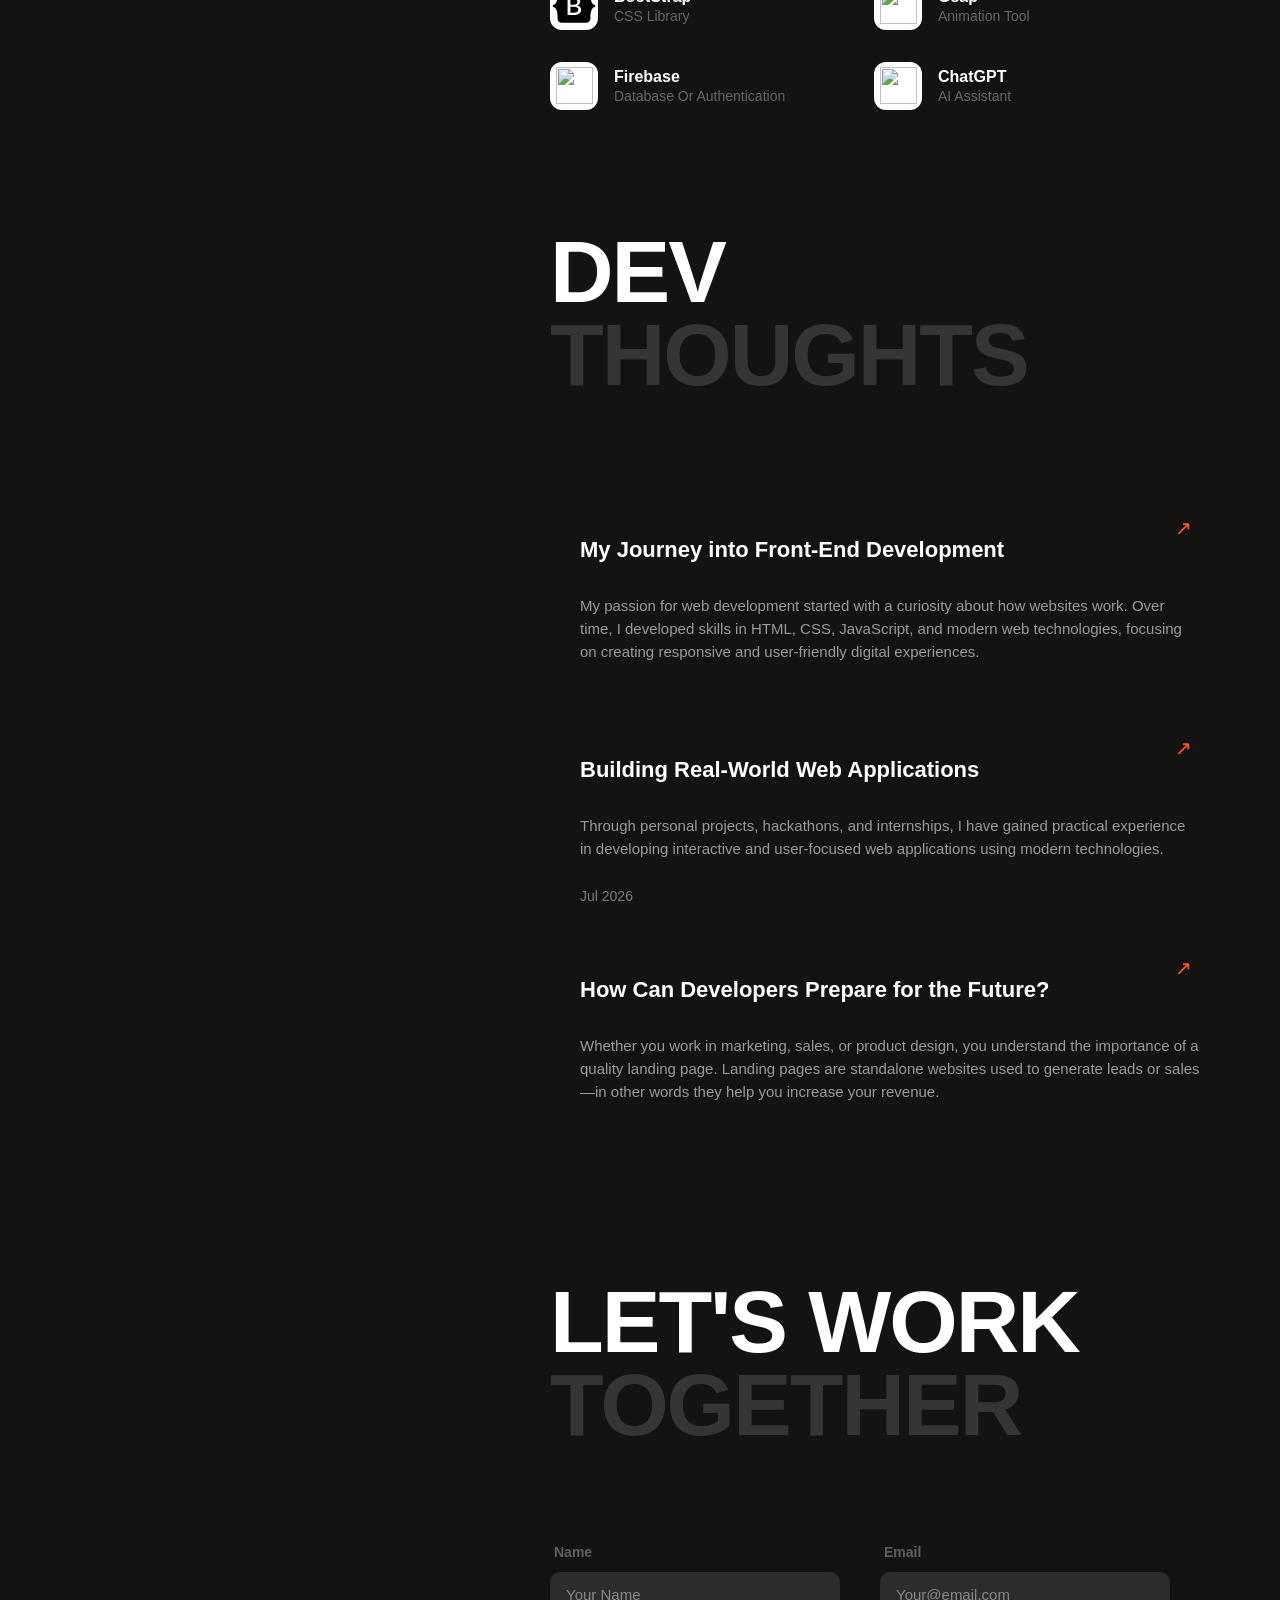
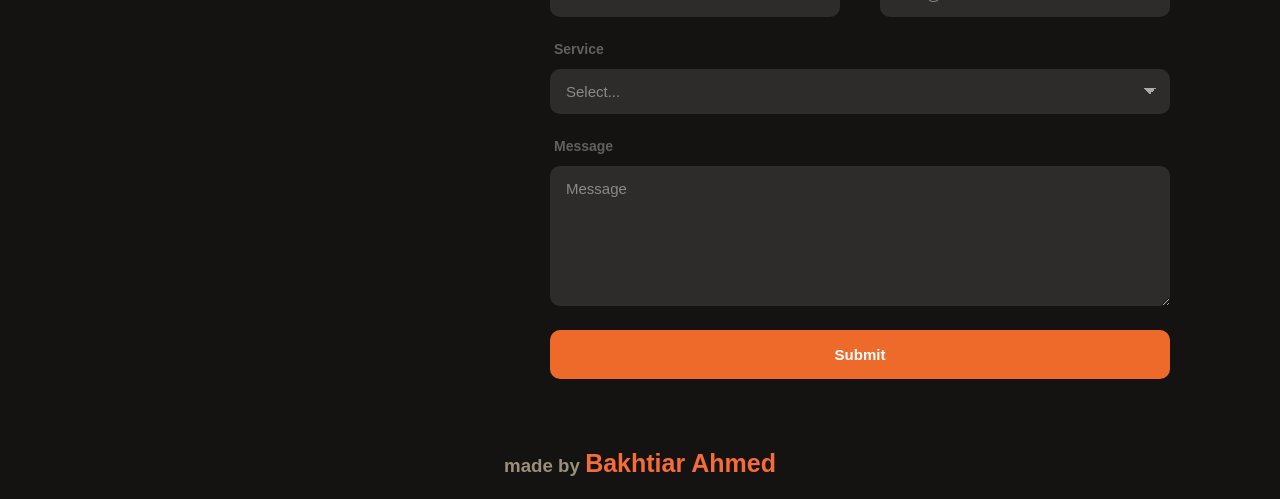
==== commit 1aa0c04f: "Add files via upload" ====
--- a/index.html
+++ b/index.html
@@ -5,7 +5,11 @@
     <meta charset="UTF-8">
     <meta name="viewport" content="width=device-width, initial-scale=1.0">
     <title>Bakhtiar Ahmed</title>
+    <link rel="icon" href="./assets/favicon.png" type="image/png">
     <link rel="stylesheet" href="style.css">
+    <link rel="stylesheet" type="text/css" href="https://cdn.jsdelivr.net/npm/toastify-js/src/toastify.min.css">
+
+<script type="text/javascript" href="https://cdn.jsdelivr.net/npm/toastify-js"></script>
 </head>
 
 <body>
@@ -20,14 +24,14 @@
                     <polyline points="9 22 9 12 15 12 15 22"></polyline>
                 </svg>
             </div>
-            <div class="project-icon">
+            <div onclick="projectRedirect()" class="project-icon">
                 <svg xmlns="http://www.w3.org/2000/svg" width="24" height="24" viewBox="0 0 24 24" fill="none"
                     stroke="var(--token-182ee8b3-4984-4a8e-9e60-5c8c5b4cb4cf, rgb(255, 255, 255))" stroke-width="2"
                     stroke-linecap="round" stroke-linejoin="round" style="width: 100%; height: 100%;">
                     <path d="M22 19a2 2 0 0 1-2 2H4a2 2 0 0 1-2-2V5a2 2 0 0 1 2-2h5l2 3h9a2 2 0 0 1 2 2z"></path>
                 </svg>
             </div>
-            <div class="experience-icon">
+            <div onclick="experienceRedirect()" class="experience-icon">
                 <svg xmlns="http://www.w3.org/2000/svg" width="24" height="24" viewBox="0 0 24 24" fill="none"
                     stroke="var(--token-182ee8b3-4984-4a8e-9e60-5c8c5b4cb4cf, rgb(255, 255, 255))" stroke-width="2"
                     stroke-linecap="round" stroke-linejoin="round" style="width: 100%; height: 100%;">
@@ -35,7 +39,8 @@
                     <path d="M16 21V5a2 2 0 0 0-2-2h-4a2 2 0 0 0-2 2v16"></path>
                 </svg>
             </div>
-            <div class="tools-icon">
+            <!-- <a href="#tools">  -->
+            <div id="tools-icon" onclick="toolsRedirect()" class="tools-icon">
                 <svg xmlns="http://www.w3.org/2000/svg" width="24" height="24" viewBox="0 0 24 24" fill="none"
                     stroke="var(--token-182ee8b3-4984-4a8e-9e60-5c8c5b4cb4cf, rgb(255, 255, 255))" stroke-width="2"
                     stroke-linecap="round" stroke-linejoin="round" style="width: 100%; height: 100%;">
@@ -44,7 +49,9 @@
                     </path>
                 </svg>
             </div>
-            <div class="thoughts-icon">
+            <!-- </a> -->
+
+            <div onclick="contactRedirect()" class="thoughts-icon">
                 <svg xmlns="http://www.w3.org/2000/svg" width="24" height="24" viewBox="0 0 24 24" fill="none"
                     stroke="var(--token-182ee8b3-4984-4a8e-9e60-5c8c5b4cb4cf, rgb(255, 255, 255))" stroke-width="2"
                     stroke-linecap="round" stroke-linejoin="round" style="width: 100%; height: 100%;">
@@ -60,8 +67,7 @@
         <div class="profile">
             <div class="profile-card">
                 <div class="card-image">
-                    <img src="./assets/image bakhtiar ahmed.png"
-                        alt="my profile image">
+                    <img src="./assets/image bakhtiar ahmed.png" alt="my profile image">
                 </div>
             </div>
 
@@ -74,26 +80,26 @@
             </div>
 
             <div class="social-icons">
-                <a href="#" class="icon-link">
+                <a href="#" onclick="linkedinFunction()" class="icon-link">
                     <svg xmlns="http://www.w3.org/2000/svg" viewBox="0 0 30 30">
                         <path
                             d="M24,4H6C4.895,4,4,4.895,4,6v18c0,1.105,0.895,2,2,2h18c1.105,0,2-0.895,2-2V6C26,4.895,25.105,4,24,4z M10.954,22h-2.95 v-9.492h2.95V22z M9.449,11.151c-0.951,0-1.72-0.771-1.72-1.72c0-0.949,0.77-1.719,1.72-1.719c0.948,0,1.719,0.771,1.719,1.719 C11.168,10.38,10.397,11.151,9.449,11.151z M22.004,22h-2.948v-4.616c0-1.101-0.02-2.517-1.533-2.517 c-1.535,0-1.771,1.199-1.771,2.437V22h-2.948v-9.492h2.83v1.297h0.04c0.394-0.746,1.356-1.533,2.791-1.533 c2.987,0,3.539,1.966,3.539,4.522V22z">
                         </path>
                     </svg>
                 </a>
-                <a href="#" class="icon-link">
+                <a href="#" onclick="githubFunction()" class="icon-link">
                     <svg xmlns="http://www.w3.org/2000/svg" viewBox="0 0 640 640">
                         <path
                             d="M280.5 426.5C214.5 418.5 168 371 168 309.5C168 284.5 177 257.5 192 239.5C185.5 223 186.5 188 194 173.5C214 171 241 181.5 257 196C276 190 296 187 320.5 187C345 187 365 190 383 195.5C398.5 181.5 426 171 446 173.5C453 187 454 222 447.5 239C463.5 258 472 283.5 472 309.5C472 371 425.5 417.5 358.5 426C375.5 437 387 461 387 488.5L387 540.5C387 555.5 399.5 564 414.5 558C505 523.5 576 433 576 321C576 179.5 461 64 319.5 64C178 64 64 179.5 64 321C64 432 134.5 524 229.5 558.5C243 563.5 256 554.5 256 541L256 501C249 504 240 506 232 506C199 506 179.5 488 165.5 454.5C160 441 154 433 142.5 431.5C136.5 431 134.5 428.5 134.5 425.5C134.5 419.5 144.5 415 154.5 415C169 415 181.5 424 194.5 442.5C204.5 457 215 463.5 227.5 463.5C240 463.5 248 459 259.5 447.5C268 439 274.5 431.5 280.5 426.5z" />
                     </svg>
                 </a>
-                <a href="#" class="icon-link">
+                <a href="#" onclick="instaFunction()" class="icon-link">
                     <svg xmlns="http://www.w3.org/2000/svg" viewBox="0 0 640 640">
                         <path
                             d="M320.3 205C256.8 204.8 205.2 256.2 205 319.7C204.8 383.2 256.2 434.8 319.7 435C383.2 435.2 434.8 383.8 435 320.3C435.2 256.8 383.8 205.2 320.3 205zM319.7 245.4C360.9 245.2 394.4 278.5 394.6 319.7C394.8 360.9 361.5 394.4 320.3 394.6C279.1 394.8 245.6 361.5 245.4 320.3C245.2 279.1 278.5 245.6 319.7 245.4zM413.1 200.3C413.1 185.5 425.1 173.5 439.9 173.5C454.7 173.5 466.7 185.5 466.7 200.3C466.7 215.1 454.7 227.1 439.9 227.1C425.1 227.1 413.1 215.1 413.1 200.3zM542.8 227.5C541.1 191.6 532.9 159.8 506.6 133.6C480.4 107.4 448.6 99.2 412.7 97.4C375.7 95.3 264.8 95.3 227.8 97.4C192 99.1 160.2 107.3 133.9 133.5C107.6 159.7 99.5 191.5 97.7 227.4C95.6 264.4 95.6 375.3 97.7 412.3C99.4 448.2 107.6 480 133.9 506.2C160.2 532.4 191.9 540.6 227.8 542.4C264.8 544.5 375.7 544.5 412.7 542.4C448.6 540.7 480.4 532.5 506.6 506.2C532.8 480 541 448.2 542.8 412.3C544.9 375.3 544.9 264.5 542.8 227.5zM495 452C487.2 471.6 472.1 486.7 452.4 494.6C422.9 506.3 352.9 503.6 320.3 503.6C287.7 503.6 217.6 506.2 188.2 494.6C168.6 486.8 153.5 471.7 145.6 452C133.9 422.5 136.6 352.5 136.6 319.9C136.6 287.3 134 217.2 145.6 187.8C153.4 168.2 168.5 153.1 188.2 145.2C217.7 133.5 287.7 136.2 320.3 136.2C352.9 136.2 423 133.6 452.4 145.2C472 153 487.1 168.1 495 187.8C506.7 217.3 504 287.3 504 319.9C504 352.5 506.7 422.6 495 452z" />
                     </svg>
                 </a>
-                <a href="#" class="icon-link">
+                <a href="#" onclick="facebookFunction()" class="icon-link">
                     <svg xmlns="http://www.w3.org/2000/svg" viewBox="0 0 640 640">
                         <path
                             d="M240 363.3L240 576L356 576L356 363.3L442.5 363.3L460.5 265.5L356 265.5L356 230.9C356 179.2 376.3 159.4 428.7 159.4C445 159.4 458.1 159.8 465.7 160.6L465.7 71.9C451.4 68 416.4 64 396.2 64C289.3 64 240 114.5 240 223.4L240 265.5L174 265.5L174 363.3L240 363.3z" />
@@ -104,6 +110,7 @@
 
         <div class="details">
             <div class="heading">
+
                 <h1 id="head">Front-End <span id="subhead">Developer</span></h1>
 
             </div>
@@ -148,7 +155,7 @@
                         </svg>
                         <h3 class="box-title">Crafting,
                             Digital Experiences</h3>
-                        <button class="arrow-btn" aria-label="Learn more">
+                        <button onclick="linkedinFunction()" class="arrow-btn" aria-label="Learn more">
                             <svg width="20" height="20" viewBox="0 0 24 24" fill="none" stroke="currentColor"
                                 stroke-width="2.5" stroke-linecap="round" stroke-linejoin="round">
                                 <line x1="5" y1="12" x2="19" y2="12" />
@@ -171,7 +178,7 @@
                         </svg>
                         <h3 class="box-title">Create, Code,
                             Deploy</h3>
-                        <button class="arrow-btn" aria-label="Learn more">
+                        <button onclick="githubFunction()" class="arrow-btn" aria-label="Learn more">
                             <svg width="20" height="20" viewBox="0 0 24 24" fill="none" stroke="currentColor"
                                 stroke-width="2.5" stroke-linecap="round" stroke-linejoin="round">
                                 <line x1="5" y1="12" x2="19" y2="12" />
@@ -188,29 +195,35 @@
                 </h1>
 
                 <div class="projects">
-                    <div class="project">
-                        <div class="thumb najmai"></div>
+                    <div id="eco-project" class="project">
+                        <div class="thumb najmai">
+                            <img id="project-image" src="./assets/WhatsApp Image 2026-07-27 at 8.38.31 AM.jpeg" alt="">
+                        </div>
                         <div class="info">
-                            <h2>Gallery Web</h2>
-                            <p>Image Gallery</p>
+                            <h2>Eco-Tracker</h2>
+                            <p>Eco-Tracking System</p>
                         </div>
                         <div class="arrow">↗</div>
                     </div>
 
-                    <div class="project">
-                        <div class="thumb damas"></div>
+
+                    <div id="maintainence-project" class="project">
+                        <div class="thumb majd">
+                            <img src="./assets/WhatsApp Image 2026-07-28 at 2.46.04 AM.jpeg" alt="" id="project-image">
+                        </div>
+                        <div class="info">
+                            <h2>Maintain IQ</h2>
+                            <p>Maintainence App with AI</p>
+                        </div>
+                        <div class="arrow">↗</div>
+                    </div>
+                    <div id="music-web" class="project">
+                        <div class="thumb damas">
+                            <img id="project-image" src="./assets/WhatsApp Image 2026-07-28 at 2.37.49 AM.jpeg" alt="">
+                        </div>
                         <div class="info">
                             <h2>Music Web</h2>
                             <p>MP3 Songs</p>
-                        </div>
-                        <div class="arrow">↗</div>
-                    </div>
-
-                    <div class="project">
-                        <div class="thumb majd"></div>
-                        <div class="info">
-                            <h2>Calculator</h2>
-                            <p>For Multiple Calculations</p>
                         </div>
                         <div class="arrow">↗</div>
                     </div>
@@ -244,7 +257,7 @@
                     <a href="#" class="arrow">↗</a>
                 </div>
             </section>
-            <div class="tools-container">
+            <div id="tools" class="tools-container">
                 <h1 class="tools-title">
                     <span class="title-premium">PREMIUM</span>
                     <span class="title-tools">TOOLS</span>
@@ -365,8 +378,8 @@
                 </article>
             </div>
             <div class="container-contact">
-                <h1>Let's Work <span class="muted">Together</span></h1>
-                <form>
+                <h1 class="title">Let's Work <span class="muted">Together</span></h1>
+                <form onclick="preventFunc(e)" id="contact-form">
                     <div class="row">
                         <div>
                             <label for="name">Name</label>
@@ -383,14 +396,14 @@
                             <option value="">Select...</option>
                             <option value="1">Web Design</option>
                             <option value="2">Web Development</option>
-                            <option value="3">UI/UX Design</option>
+                            <option value="3">Other</option>
                         </select>
                     </div>
                     <div class="message-inp">
                         <label for="message">Message</label>
                         <textarea id="message" placeholder="Message"></textarea>
                     </div>
-                    <button type="submit">Submit</button>
+                    <button id="submit-btn" type="submit">Submit</button>
                 </form>
             </div>
 
@@ -401,15 +414,26 @@
 
     <footer>
         <div class="bottom-line">
-            <h3>made by <span id="footer-name">Bakhtiar Ahmed</span></h3>
+            <h3>made by <span id="footer-name" onclick="redirectLinkedin()">Bakhtiar Ahmed</span></h3>
         </div>
     </footer>
 
 
 
 
-
-
+    <script src="https://cdnjs.cloudflare.com/ajax/libs/gsap/3.12.5/gsap.min.js"></script>
+    <script src="https://cdnjs.cloudflare.com/ajax/libs/gsap/3.12.5/ScrollTrigger.min.js"></script>
+    <script type="text/javascript" src="https://cdn.jsdelivr.net/npm/@emailjs/browser@4/dist/email.min.js">
+    </script>
+
+<script src="https://cdn.jsdelivr.net/npm/@emailjs/browser@4/dist/email.min.js"></script>
+    <script type="text/javascript">
+        (function () {
+            emailjs.init({
+                publicKey: 'h5FXPm02qcb95Mu3c',
+            });
+        })();
+    </script>
     <script src="app.js"></script>
 </body>
 
--- a/style.css
+++ b/style.css
@@ -3,11 +3,19 @@
     position: relative !important;
     font-family: 'Segoe UI', Tahoma, Geneva, Verdana, sans-serif;
     margin: 0px;
-}
+    overflow-x: hidden;
+}
+
+
 
 header {
     display: flex;
     justify-content: center;
+    position: sticky;
+    top: 0;
+    z-index: 1000;
+    padding-top: 16px;
+    background: linear-gradient(to bottom, #151312 0%, rgba(21, 19, 18, 0.95) 70%, rgba(21, 19, 18, 0.8) 100%);
 }
 
 .parent {
@@ -18,8 +26,28 @@
     border: 1px solid #1C1A19;
     border-radius: 14px;
     width: 370px;
-    margin-top: 21px;
+    margin-top: 0;
     height: 45px;
+    position: relative;
+    z-index: 10;
+}
+
+.nav-btn {
+    width: 20px;
+    height: 20px;
+    cursor: pointer;
+    background: transparent;
+    border: none;
+    padding: 0;
+    display: inline-flex;
+    align-items: center;
+    justify-content: center;
+    color: #ffffff;
+}
+
+.nav-btn svg {
+    width: 100%;
+    height: 100%;
 }
 
 .home-icon {
@@ -53,7 +81,7 @@
 /* Main Profile Card */
 .profile {
     position: sticky !important;
-    top: 50px !important;
+    top: 70px !important;
     ;
     /* Dashed lines ki positioning ke liye */
     width: 356px;
@@ -152,7 +180,7 @@
     height: 26px;
     fill: #ff6d00;
     /* Orange icons jesa picture mein hai */
-    transition: transform 0.2s, fill 0.2s;
+     transition: transform 0.2s, fill 0.2s;
 }
 
 .icon-link evils:hover svg {
@@ -171,7 +199,7 @@
     top: -50px;
     left: -50px;
     opacity: 0.8;
-   
+
 }
 
 .profile::after {
@@ -291,11 +319,13 @@
 .card.orange {
     background: #f0562e;
     color: #fff;
+    height: 220px;
 }
 
 .card.lime {
     background: #c6f542;
     color: #000;
+    height: 220px;
 }
 
 .card svg.deco {
@@ -418,6 +448,7 @@
     flex-shrink: 0;
 }
 
+/* 
 .thumb.najmai {
     background-image: linear-gradient(135deg, #6a11cb, #2575fc);
 }
@@ -428,6 +459,20 @@
 
 .thumb.majd {
     background-image: linear-gradient(135deg, #8e0e00, #1f1c18);
+} */
+.thumb {
+    width: 140px;
+    height: 100px;
+    overflow: hidden;
+    border-radius: 8px;
+}
+
+#project-image {
+    width: 100%;
+    height: 100%;
+    object-fit: contain;
+    /* ya contain */
+    display: block;
 }
 
 .info {
@@ -669,7 +714,7 @@
     background-size: 6px 6px;
     background-repeat: no-repeat;
     /* color: #8a8a8a; */
-    width: 650px;
+    width: 620px !important;
 }
 
 #service {
@@ -705,11 +750,12 @@
     font-weight: 700;
     cursor: pointer;
     transition: background .2s;
-}
-
+    width: 620px;
+}
+/* 
 button:hover {
     background: #d85a1f;
-}
+} */
 
 .container-dev {
     width: 100%;
@@ -790,10 +836,64 @@
     font-size: 25px;
     font-weight: 800;
     color: #F46C38;
-}
-
-
-
+    cursor: 
+    ;
+}
+
+/*  contact html */
+
+#main-contact {
+    width: 100%;
+    height: 100vh;
+    display: flex;
+    justify-content: center;
+    align-items: center;
+}
+
+#title {
+    text-align: center;
+    margin-top: 20px;
+}
+
+
+/*  project html */
+
+#project-main {
+    width: 100%;
+    min-height: 100vh;
+    display: flex;
+    justify-content: center;
+    align-items: flex-start;
+    padding: 12px 20px 80px;
+    box-sizing: border-box;
+    position: relative;
+    z-index: 1;
+}
+/* 
+#project-main .container {
+    margin: 24px auto 0;
+    width: 100%;
+    max-width: 900px;
+    position: relative;
+    z-index: 1;
+} */
+
+
+
+/* experience html */
+
+#experience-main {
+    width: 100%;
+    min-height: 100vh;
+    display: flex;
+    justify-content: center;
+    align-items: center;
+    flex-direction: column;
+    padding: 12px 20px 80px;
+    box-sizing: border-box;
+    position: relative;
+    z-index: 1;
+}
 
 
 
@@ -867,7 +967,7 @@
     /* Profile card centered, no left offset */
     .profile {
         margin-left: 0;
-      
+
     }
 
     /* Content column takes full width */
@@ -914,376 +1014,496 @@
 }
 
 
-/* ---------- Tablet Portrait (≤768px) ---------- */
+
+
+
+
+
+
+
+/* ---------- Global overflow guard ---------- */
+html,
+body {
+    /* overflow-x: hidden; */
+    max-width: 100%;
+    position: relative;
+}
+
+*,
+*::before,
+*::after {
+    box-sizing: border-box;
+}
+
+img,
+svg,
+video {
+    max-width: 100%;
+    height: auto;
+}
+
+
+
+
+
+
+
+
+
+
+/* ============================================================
+   TABLET — 768px
+   ============================================================ */
 @media (max-width: 768px) {
 
-    body {
-        overflow-x: hidden;
-    }
-
-    /* Nav pill: full-width with padding */
+    /* ── Header / Nav ── */
+    header {
+        padding-top: 12px;
+    }
+
     .parent {
-        width: calc(100% - 40px);
+        width: 85%;
         max-width: 340px;
-        justify-content: space-around;
-    }
-
-    /* Profile card fluid width */
+        height: 42px;
+    }
+
+    /* ── Main layout ── */
+    main {
+        flex-direction: column;
+        align-items: center;
+        gap: 40px;
+        margin-top: 40px;
+        padding: 0 16px;
+        box-sizing: border-box;
+    }
+
+    /* ── Profile / Sidebar card ── */
     .profile {
+        position: relative !important;    /* un-stick on mobile */
+        top: auto !important;
+        margin-left: 0;
         width: 90%;
         max-width: 356px;
         height: auto;
-        padding-bottom: 30px;
-    }
-
-    .profile::before {
-     display: none;
-    }
-
-    .profile::after{
-        display: none;
-    }
-
-    .card-image {
-        width: 85%;
-        max-width: 260px;
+        min-height: 560px;
+    }
+
+    /* ── Hero heading ── */
+    #head {
+        font-size: 52px;
+        width: 100%;
         height: auto;
-    }
-
-    /* Section headings */
-    #head {
-        font-size: 48px;
-    }
-
+        text-align: center;
+    }
+
+    #subhead {
+        text-align: center;
+    }
+
+    /* ── Para section ── */
+    .para {
+        width: 100%;
+        margin-top: 30px;
+        text-align: center;
+    }
+
+    .para p {
+        font-size: 17px;
+    }
+
+    /* ── Stats ── */
+    .stats {
+        grid-template-columns: repeat(2, 1fr);
+        gap: 20px;
+        margin-top: 40px;
+        margin-bottom: 40px;
+    }
+
+    .stat-number {
+        font-size: 52px;
+        text-align: center;
+    }
+
+    .stat-label {
+        text-align: center;
+    }
+
+    /* ── Cards (2-col → 1-col) ── */
+    .cards {
+        grid-template-columns: 1fr;
+        gap: 16px;
+    }
+
+    .card.orange,
+    .card.lime {
+        height: auto;
+        min-height: 180px;
+    }
+
+    /* ── Section titles ── */
     .title,
     .heading-exp,
-    h1,
-    .title.container-dev {
-        font-size: 48px;
+    h1 {
+        font-size: 52px;
+        height: auto;
         margin-top: 60px;
-        margin-bottom: 40px;
+        text-align: center;
+        letter-spacing: -1px;
     }
 
     .tools-title {
-        font-size: 3rem;
+        font-size: 3.2rem;
         margin-top: 50px;
         margin-bottom: 40px;
-    }
-
-    /* Paragraphs */
-    .para p {
-        font-size: 17px;
-    }
-
-    /* Cards: single column */
-    .cards {
-        grid-template-columns: 1fr;
-    }
-
-    .card {
-        height: auto;
-        min-height: 180px;
-        padding: 28px;
-    }
-
-    /* Tools grid: single column */
+        text-align: center;
+    }
+
+    /* ── Projects page ── */
+    #project-main {
+        padding: 12px 16px 60px;
+    }
+
+    .project {
+        width: 100%;
+        flex-direction: column;
+        align-items: center;
+        text-align: center;
+        gap: 16px;
+        padding: 16px;
+    }
+
+    .thumb {
+        width: 100%;
+        max-width: 280px;
+        height: 160px;
+    }
+
+    .info h2 {
+        font-size: 22px;
+    }
+
+    .info p {
+        font-size: 14px;
+    }
+
+    .arrow {
+        position: static;
+        margin-left: 0;
+        margin-top: 8px;
+    }
+
+    /* ── Experience page ── */
+    #experience-main {
+        padding: 12px 16px 60px;
+        align-items: center;
+    }
+
+    .experience {
+        width: 100%;
+        max-width: 100%;
+    }
+
+    .job {
+        width: 100%;
+        padding: 14px 16px;
+        box-sizing: border-box;
+    }
+
+    .job h2 {
+        font-size: 20px;
+    }
+
+    .job p {
+        max-width: 100%;
+        font-size: 15px;
+    }
+
+    /* ── Tools page ── */
+    .tools-container {
+        max-width: 100%;
+        padding: 0 16px;
+        box-sizing: border-box;
+    }
+
     .grid {
-        grid-template-columns: 1fr;
+        grid-template-columns: 1fr 1fr;
         column-gap: 24px;
         row-gap: 24px;
     }
 
-    /* Projects: allow wrapping */
-    .project {
-        gap: 20px;
-        padding: 12px 8px;
-    }
-
-    .thumb {
-        width: 110px;
-        height: 80px;
-    }
-
-    .info h2 {
-        font-size: 22px;
-    }
-
-    /* Experience jobs */
-    .job {
-        padding: 12px 14px;
-    }
-
-    .job h2 {
-        font-size: 20px;
-    }
-
-    .job p {
-        font-size: 15px;
+    /* ── Contact page ── */
+    #main-contact {
+        height: auto;
+        padding: 60px 16px;
+        box-sizing: border-box;
+    }
+
+    .container-contact {
+        width: 100%;
         max-width: 100%;
-    }
-
-    /* Contact form: single column row */
+        margin-top: 60px;
+        padding: 0 16px;
+        box-sizing: border-box;
+    }
+
     .row {
         grid-template-columns: 1fr;
         gap: 20px;
-    }
-
-    /* DevThoughts card padding */
-    .card {
-        padding: 24px 22px;
-    }
-
-    .card h2 {
-        font-size: 20px;
-        max-width: 88%;
-    }
-}
-
-
-/* ---------- Mobile (≤426px) ---------- */
-@media (max-width: 426px) {
-
-    /* Nav pill: tighter icon spacing */
-    .parent {
-        width: calc(100% - 24px);
-        height: 42px;
-        margin-top: 16px;
-    }
-
-    .home-icon,
-    .project-icon,
-    .experience-icon,
-    .tools-icon,
-    .thoughts-icon {
-        width: 18px;
-        height: 18px;
-    }
-
-    .social-icons{
-        margin-top: 20px;
-    }
-
-    /* Main padding tighter */
-    main {
-        padding: 0 16px;
-        gap: 40px;
-        margin-top: 40px;
-    }
-
-    /* Profile card compact */
-    .profile {
         width: 100%;
-        max-width: 100%;
-        padding-bottom: 0px;
-        position: static !important;
-        top: auto;
-    }
-
-    .my-name {
-        font-size: 26px;
-    }
-
-    .caption {
-        font-size: 17px;
-    }
-
-    .card-caption {
-        padding: 0 20px;
-        margin-top: 20px;
-    }
-
-    /* Big headings scale down for mobile */
-    #head {
-        font-size: 36px;
-        line-height: 1;
-    }
-
-    .para {
-        margin-top: 30px;
-    }
-
-    .para p {
-        font-size: 15px;
-    }
-
-    .title,
-    .heading-exp,
-    h1,
-    .title.container-dev {
-        font-size: 36px;
-        margin-top: 50px;
-        margin-bottom: 30px;
-        letter-spacing: -1px;
-        height: auto;
-    }
-
-    .tools-title {
-        font-size: 2.25rem;
-        margin-top: 40px;
-        margin-bottom: 30px;
-    }
-
-    /* Stats: single column, smaller numbers */
-    .stats {
-        grid-template-columns: 1fr;
-        gap: 20px;
-        margin-top: 40px;
-        margin-bottom: 40px;
-    }
-
-    .stat-number {
-        font-size: 56px;
-    }
-
-    /* Cards */
-    .card {
-        padding: 24px 20px;
-    }
-
-    .box-title {
-        font-size: 20px;
-    }
-
-    /* Projects: stack thumb + info */
-    .project {
-        flex-wrap: wrap;
-        gap: 14px;
-    }
-
-    .thumb {
-        width: 90px;
-        height: 70px;
-    }
-
-    .info h2 {
-        font-size: 18px;
-    }
-
-    .info p {
-        font-size: 13px;
-    }
-
-    /* Experience jobs */
-    .job h2 {
-        font-size: 18px;
-        margin-bottom: 12px;
-    }
-
-    .job p {
-        font-size: 14px;
-    }
-
-    /* Tools icons scale */
-    .icon-box {
-        width: 42px;
-        height: 42px;
-    }
-
-    .icon-box img {
-        width: 32px;
-        height: 32px;
-    }
-
-    /* Contact form padding tighter */
-    input,
-    select,
-    textarea {
-        padding: 12px 14px;
-        font-size: 14px;
-    }
-
-    button {
-        padding: 14px;
-        font-size: 14px;
-    }
-
-    /* Footer */
-    .bottom-line {
-        font-size: 14px;
-        text-align: center;
-        padding: 0 16px;
-        height: auto;
-        min-height: 70px;
-    }
-
-    #footer-name {
-        font-size: 20px;
-    }
-
-    /* DevThoughts cards */
-    .card h2 {
-        font-size: 18px;
-        max-width: 82%;
-    }
-
-    .card p {
-        font-size: 14px;
-    }
-
-    .arrow {
-        font-size: 18px;
-        top: 22px;
-        right: 20px;
-    }
-}
-
-
-
-
-
-
-
-
-/* ---------- Global overflow guard ---------- */
-html, body {
-    /* overflow-x: hidden; */
-    max-width: 100%;
-    position: relative;
-}
-
-*, *::before, *::after {
-    box-sizing: border-box;
-}
-
-img, svg, video {
-    max-width: 100%;
-    height: auto;
-}
-
-/* Force every fixed-width element to be fluid on tablet & below */
-@media (max-width: 992px) {
-    #head,
-    .project,
-    .job,
-    .row,
+    }
+
     .message-inp,
     select,
     #service,
     .dropDown,
-    .container-contact,
-    .container,
-    .container-dev,
-    .tools-container,
-    .experience,
-    form {
+    button {
         width: 100% !important;
-        max-width: 100% !important;
-    }
-
-    .title {
-        height: auto !important;
-    }
-}
-
-/* Extra tightening for mobile */
-@media (max-width: 426px) {
+        max-width: 100%;
+        box-sizing: border-box;
+    }
+
+    /* ── Footer ── */
+    .bottom-line {
+        margin-top: 30px;
+    }
+}
+
+
+/* ============================================================
+   MOBILE — 425px
+   ============================================================ */
+@media (max-width: 425px) {
+
+    /* ── Header / Nav ── */
+    header {
+        padding-top: 10px;
+    }
+
+    .parent {
+        width: 92%;
+        max-width: 300px;
+        height: 40px;
+        border-radius: 12px;
+    }
+
+    .nav-btn {
+        width: 18px;
+        height: 18px;
+    }
+
+    /* ── Main layout ── */
+    main {
+        gap: 30px;
+        margin-top: 30px;
+        padding: 0 12px;
+    }
+
+    /* ── Profile card ── */
+    .profile {
+        width: 95%;
+        min-height: 520px;
+        border-radius: 18px;
+    }
+
+    .card-image {
+        width: 220px;
+        height: 240px;
+    }
+
+    .card-image img {
+        height: 240px;
+    }
+
+    .my-name {
+        font-size: 26px;
+    }
+
+    .caption {
+        font-size: 17px;
+    }
+
+    .social-icons {
+        gap: 14px;
+        margin-bottom: 24px;
+    }
+
+    .icon-link svg {
+        width: 22px;
+        height: 22px;
+    }
+
+    /* ── Hero heading ── */
     #head {
-        word-break: break-word;
-        letter-spacing: -1px;
+        font-size: 38px;
+    }
+
+    /* ── Para ── */
+    .para p {
+        font-size: 15px;
+    }
+
+    /* ── Stats — 2 columns, smaller font ── */
+    .stats {
+        grid-template-columns: repeat(2, 1fr);
+        gap: 16px;
+        margin-top: 30px;
+        margin-bottom: 30px;
     }
 
     .stat-number {
-        font-size: clamp(44px, 12vw, 56px);
-    }
-}
-
+        font-size: 40px;
+    }
+
+    .stat-label {
+        font-size: 10px;
+        letter-spacing: 0.1em;
+    }
+
+    /* ── Cards ── */
+    .cards {
+        grid-template-columns: 1fr;
+        gap: 14px;
+    }
+
+    .card {
+        padding: 24px 20px;
+    }
+
+    .box-title {
+        font-size: 18px;
+    }
+
+    /* ── Section titles ── */
+    .title,
+    .heading-exp,
+    h1 {
+        font-size: 38px;
+        margin-top: 50px;
+        letter-spacing: -0.5px;
+    }
+
+    .tools-title {
+        font-size: 2.4rem;
+        margin-top: 40px;
+        margin-bottom: 30px;
+    }
+
+    /* ── Projects page ── */
+    #project-main {
+        padding: 8px 12px 50px;
+    }
+
+    .projects {
+        gap: 20px;
+        margin-top: 30px;
+    }
+
+    .project {
+        width: 100%;
+        padding: 12px;
+        gap: 12px;
+    }
+
+    .thumb {
+        max-width: 100%;
+        height: 140px;
+    }
+
+    .info h2 {
+        font-size: 18px;
+    }
+
+    .info p {
+        font-size: 13px;
+    }
+
+    /* ── Experience page ── */
+    #experience-main {
+        padding: 8px 12px 50px;
+    }
+
+    .heading-exp {
+        font-size: 38px;
+        margin-top: 50px;
+        margin-bottom: 30px;
+    }
+
+    .job {
+        width: 100%;
+    }
+
+    .job h2 {
+        font-size: 18px;
+        margin-bottom: 12px;
+    }
+
+    .job p {
+        font-size: 14px;
+    }
+
+    .date {
+        font-size: 13px;
+    }
+
+    /* ── Tools page ── */
+    .grid {
+        grid-template-columns: 1fr;
+        row-gap: 20px;
+    }
+
+    .icon-box {
+        width: 42px;
+        height: 42px;
+    }
+
+    .tool-name {
+        font-size: 15px;
+    }
+
+    .tool-desc {
+        font-size: 13px;
+    }
+
+    /* ── Contact page ── */
+    #main-contact {
+        padding: 40px 12px;
+    }
+
+    .container-contact {
+        margin-top: 40px;
+        padding: 0 8px;
+    }
+
+    h1 {
+        font-size: 38px;
+        margin-bottom: 30px;
+    }
+
+    .row {
+        grid-template-columns: 1fr;
+        gap: 16px;
+        width: 100%;
+    }
+
+    input,
+    select,
+    textarea {
+        font-size: 14px;
+        padding: 12px 14px;
+    }
+
+    button {
+        padding: 14px;
+        font-size: 14px;
+    }
+
+    /* ── Footer ── */
+    .bottom-line {
+        height: 60px;
+        font-size: 14px;
+    }
+
+    #footer-name {
+        font-size: 20px;
+    }
+}
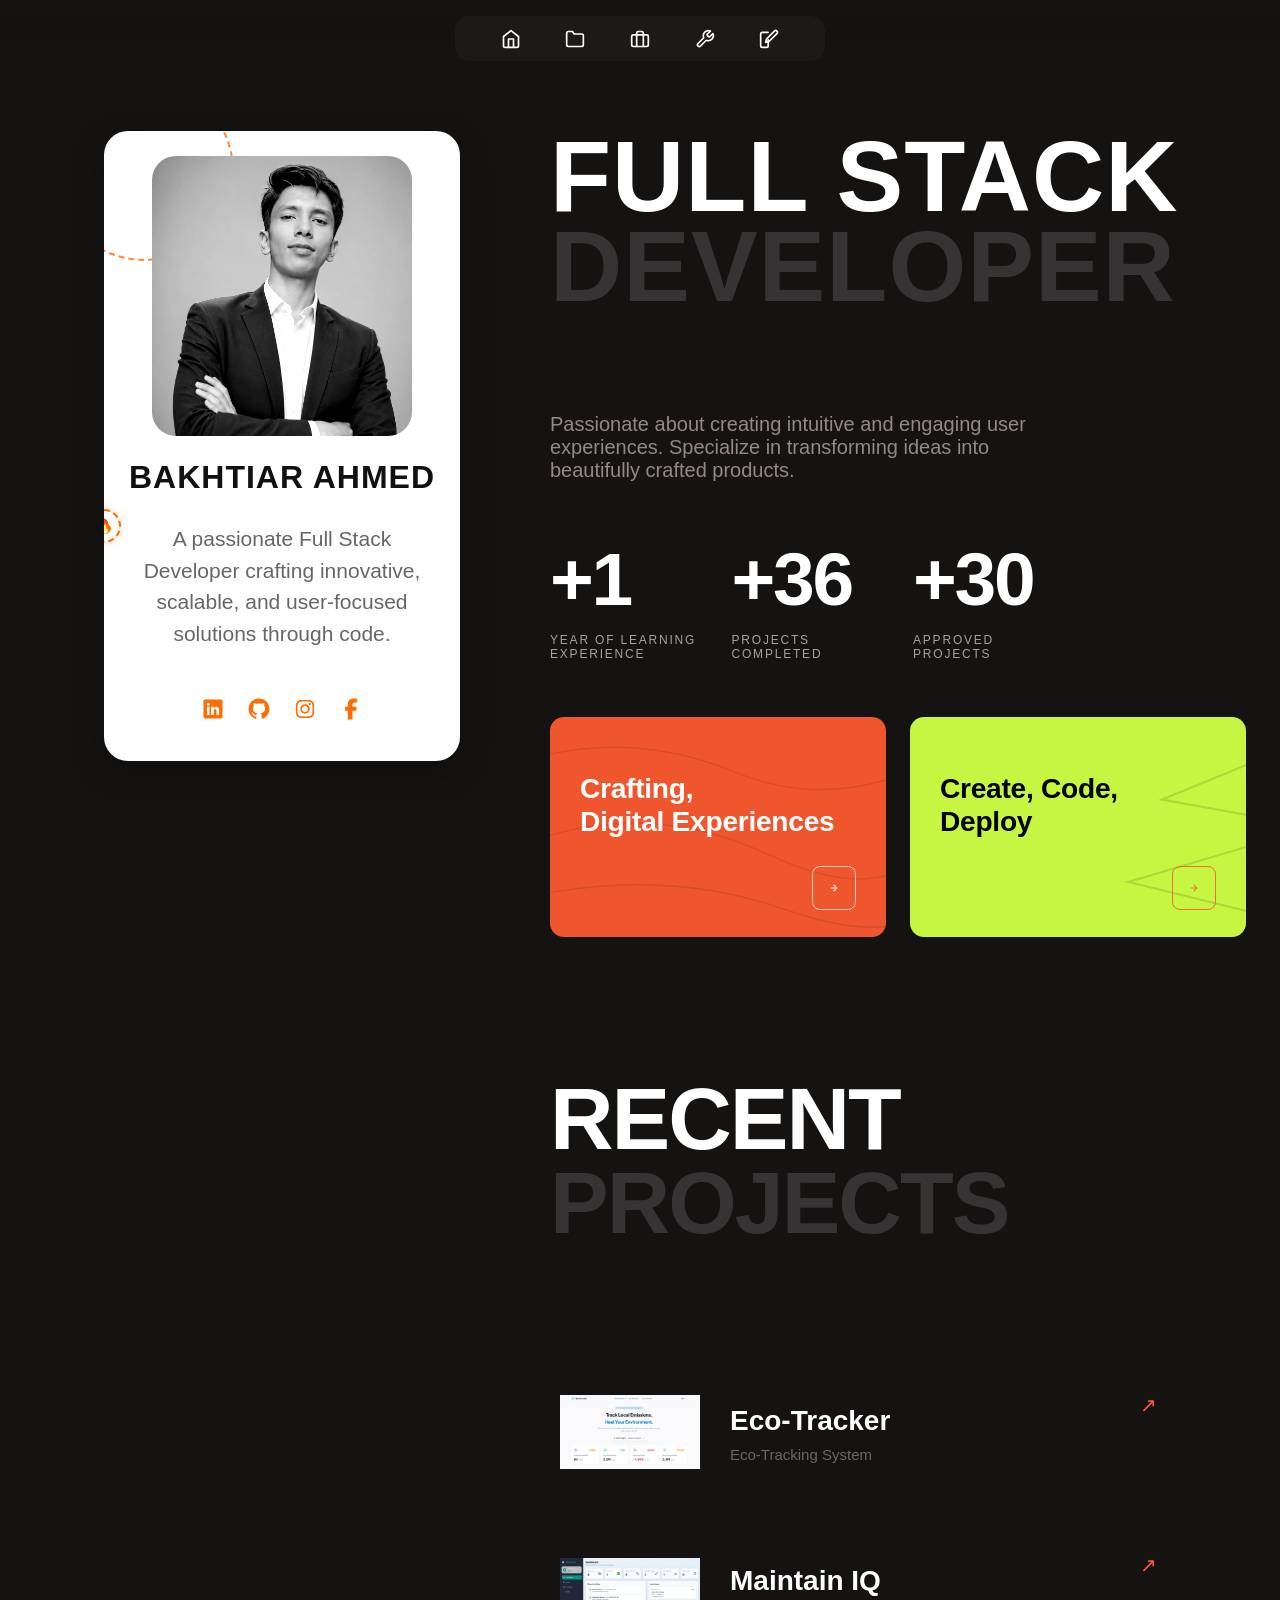
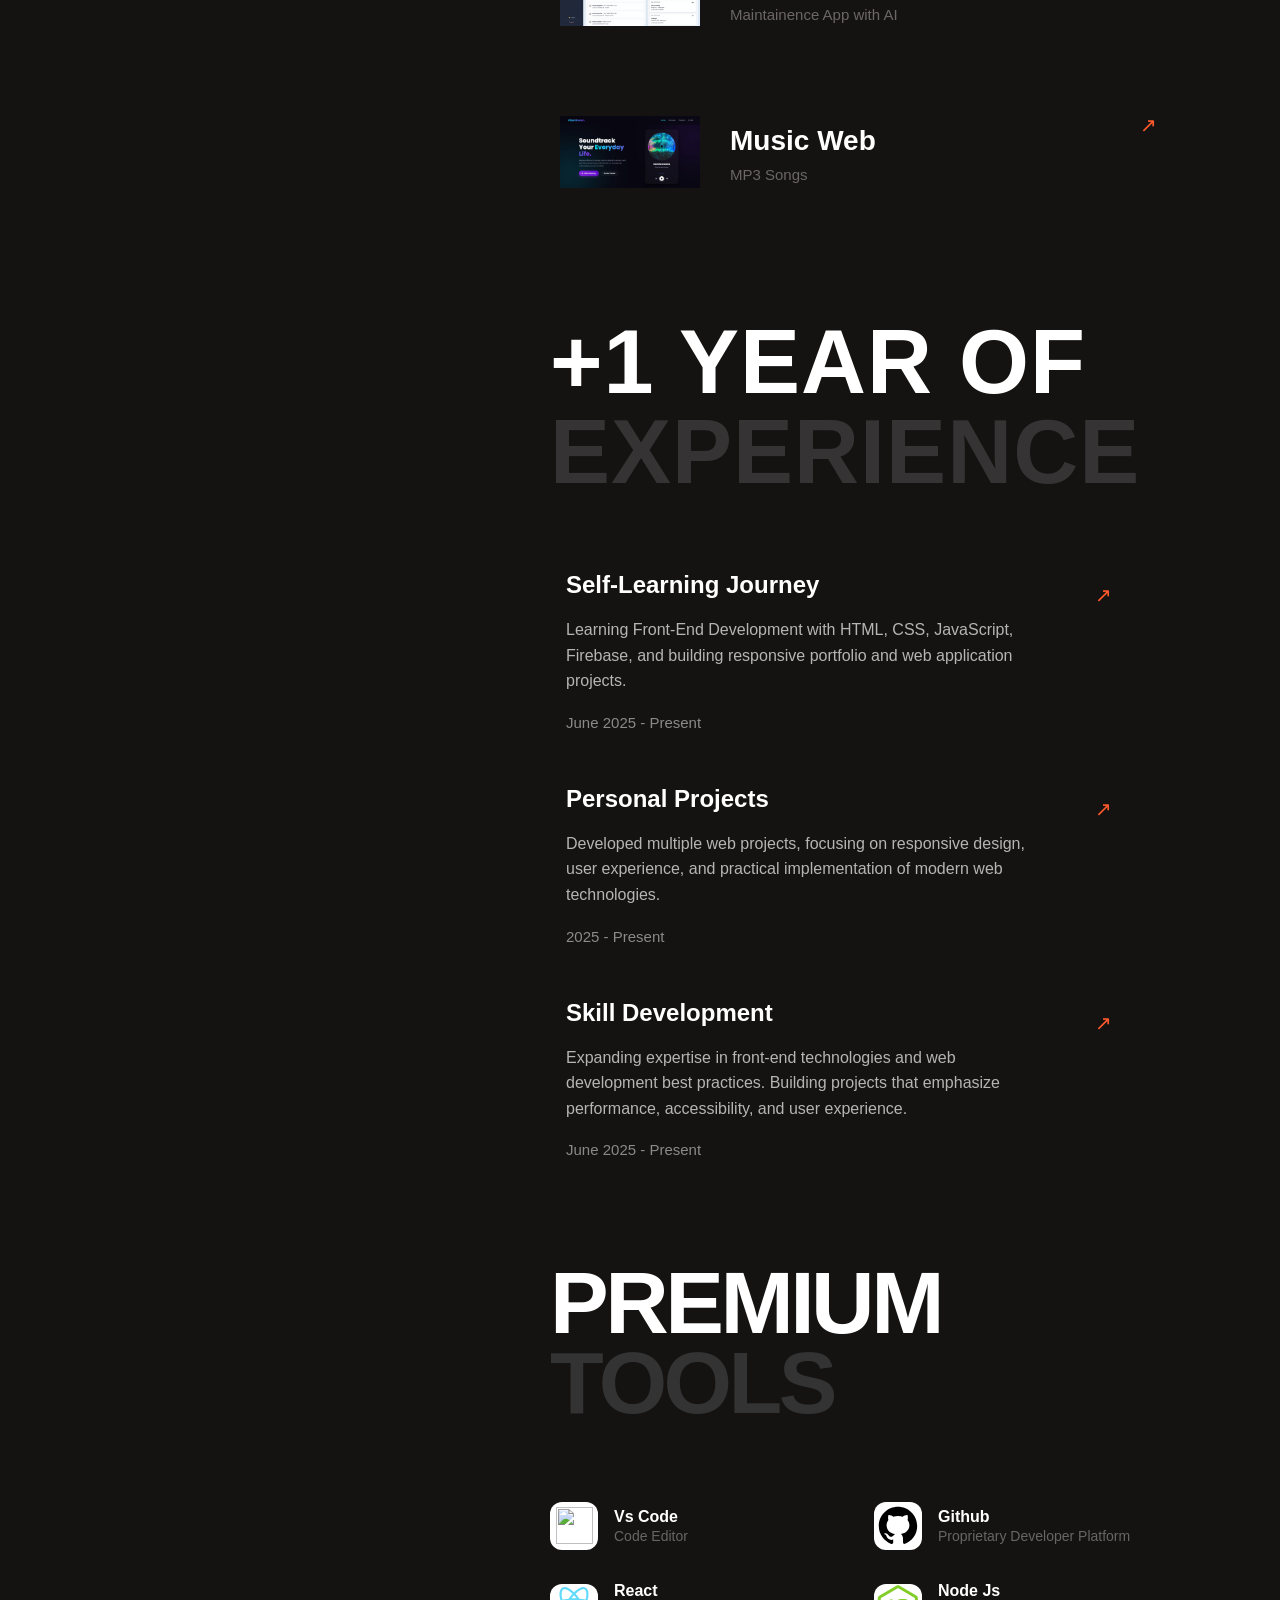
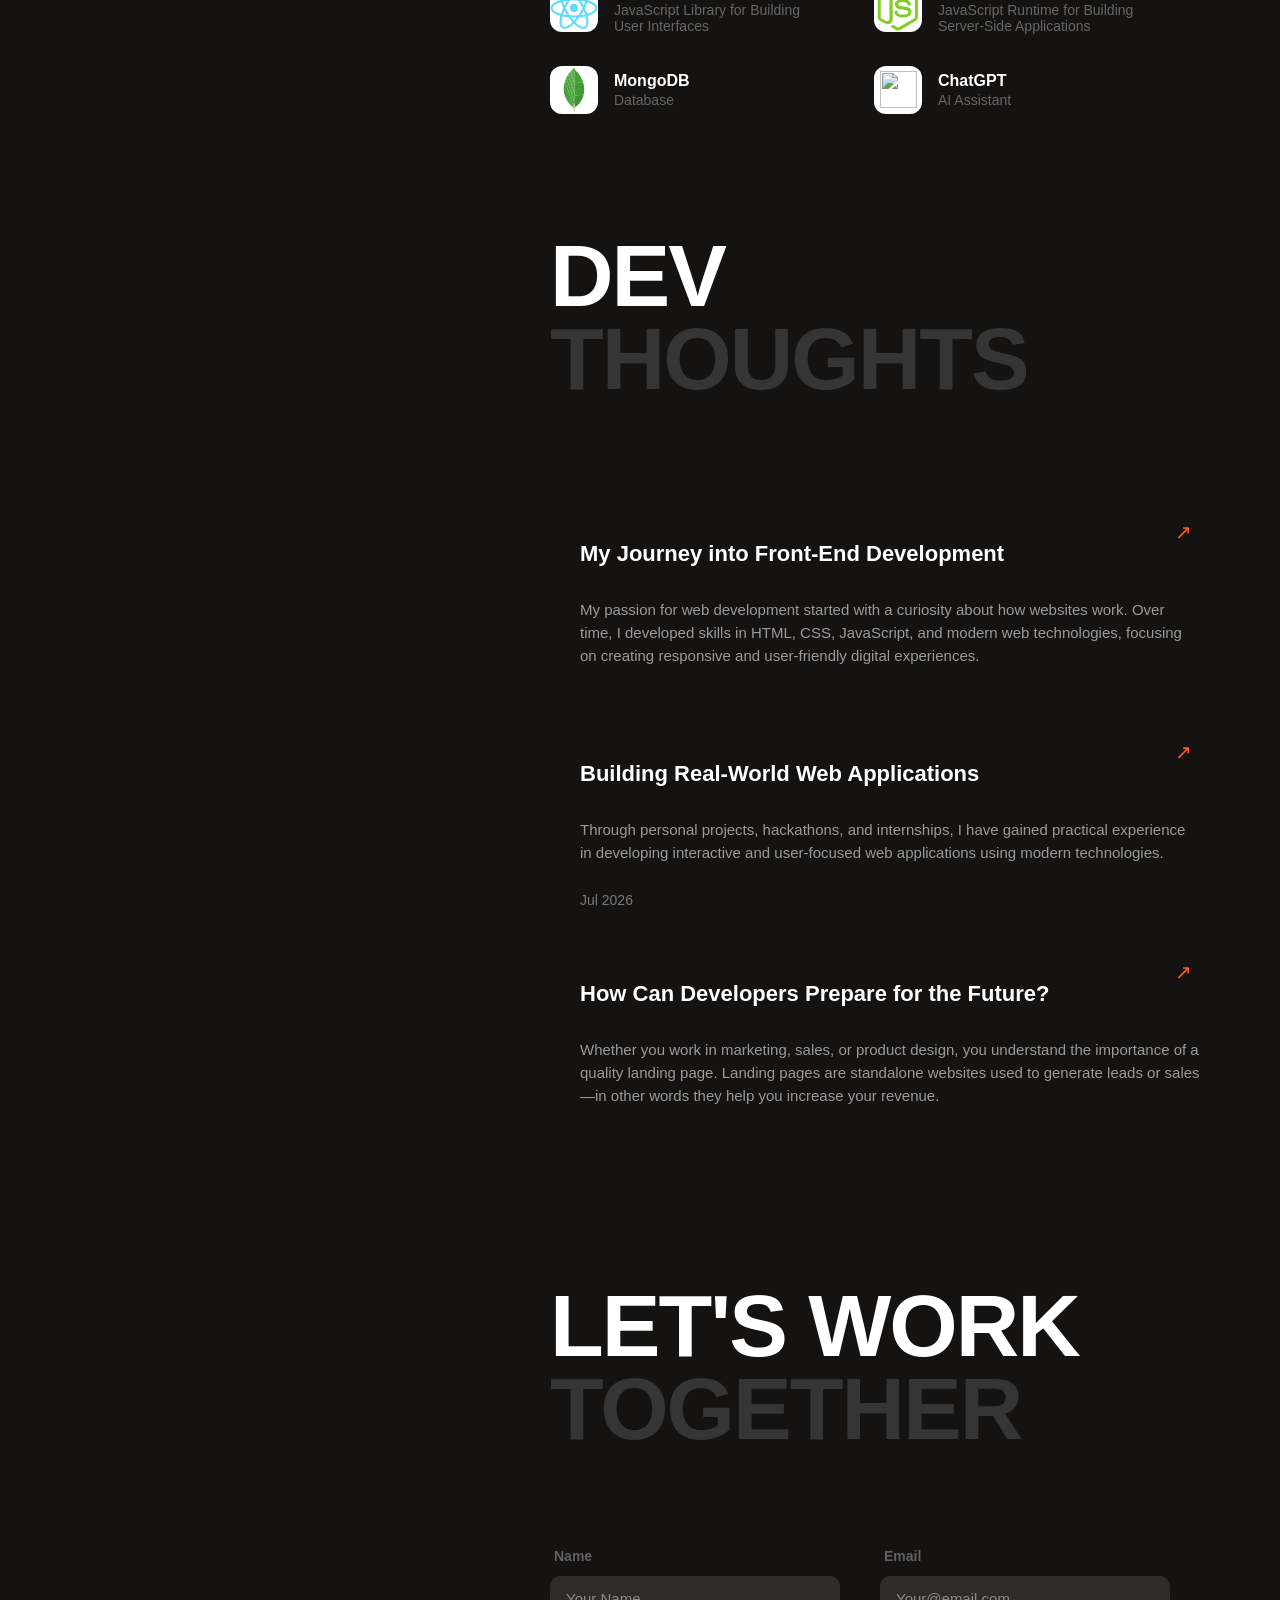
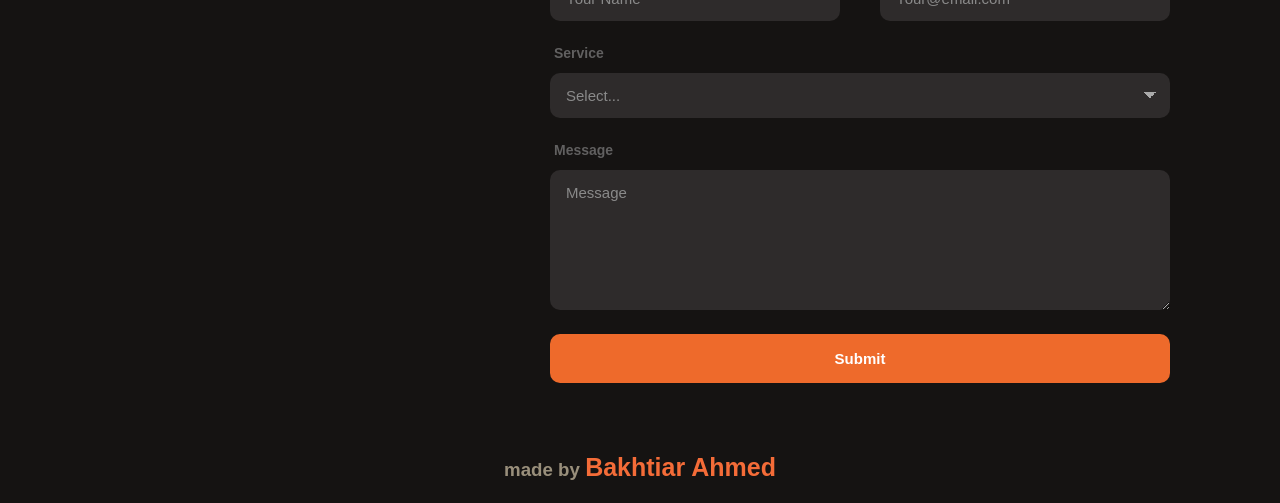
==== commit 05c7fb9c: "Add files via upload" ====
--- a/index.html
+++ b/index.html
@@ -55,12 +55,12 @@
                 <svg xmlns="http://www.w3.org/2000/svg" width="24" height="24" viewBox="0 0 24 24" fill="none"
                     stroke="var(--token-182ee8b3-4984-4a8e-9e60-5c8c5b4cb4cf, rgb(255, 255, 255))" stroke-width="2"
                     stroke-linecap="round" stroke-linejoin="round" style="width: 100%; height: 100%;">
-                    <path d="M11 4H4a2 2 0 0 0-2 2v14a2 2 0 0 0 2 2h14a2 2 0 0 0 2-2v-7"></path>
+                    <path d="M11 4H4a2 2 0 0 0-2 2v14a2 2 0 0 0 2 2h1   4a2 2 0 0 0 2-2v-7"></path>
                     <path d="M18.5 2.5a2.121 2.121 0 0 1 3 3L12 15l-4 1 1-4 9.5-9.5z"></path>
                 </svg>
             </div>
-        </div>
-    </header>
+        </div>                                                                                                                                                                                                                                                                                                                                                                                                                                                                                                                                                                                                                                      
+    </header>   
 
 
     <main>
@@ -76,7 +76,8 @@
             </div>
 
             <div class="card-caption">
-                <h5 class="caption">A passionate Front End Developer building innovative solutions through code.</h5>
+                <h5 class="caption">A passionate Full Stack Developer crafting innovative, scalable, and user-focused solutions through code.
+</h5>
             </div>
 
             <div class="social-icons">
@@ -111,7 +112,7 @@
         <div class="details">
             <div class="heading">
 
-                <h1 id="head">Front-End <span id="subhead">Developer</span></h1>
+                <h1 id="head">Full Stack <span id="subhead">Developer</span></h1>
 
             </div>
             <div class="para">
@@ -292,42 +293,39 @@
                     </div>
 
 
-                    <!-- Bootstrap -->
+                    
+
+                    <!-- Gsap -->
                     <div class="tool-card">
                         <div class="icon-box" style="background-color: #fff;">
-                            <svg xmlns="http://www.w3.org/2000/svg"
-                                viewBox="0 0 640 640"><!--!Font Awesome Free v7.3.0 by @fontawesome - https://fontawesome.com License - https://fontawesome.com/license/free Copyright 2026 Fonticons, Inc.-->
-                                <path
-                                    d="M365.5 265.4C365.5 243.3 349.9 231.1 322.5 231.1L272.1 231.1L272.1 302.3L314.6 302.3C347.4 302.2 365.5 289 365.5 265.4zM549 252.6C539.5 221.7 538.1 183.8 539.2 154.5C540.3 124 516.5 96 484.5 96L155.7 96C123.6 96 99.9 124.1 101 154.5C102 183.8 100.7 221.7 91.2 252.6C81.6 283.6 65.5 303.2 39 305.7L39 334.2C65.4 336.7 81.6 356.3 91.2 387.3C100.7 418.2 102.1 456.1 101 485.4C99.9 515.9 123.7 543.9 155.7 543.9L484.4 543.9C516.5 543.9 540.2 515.8 539.1 485.4C538.1 456.1 539.4 418.2 548.9 387.3C558.5 356.3 574.6 336.7 601 334.2L601 305.7C574.7 303.2 558.5 283.6 549 252.6zM332.2 439.1L234.3 439.1L234.3 200.8L331.7 200.8C375 200.8 403.4 224.2 403.4 260.2C403.4 285.5 384.3 308.1 359.9 312L359.9 313.3C393.1 316.9 415.4 339.9 415.4 371.6C415.4 413.7 384.1 439.1 332.2 439.1zM322.2 330.4L272.1 330.4L272.1 408.8L324.4 408.8C358.6 408.8 376.7 395.1 376.7 369.3C376.7 343.6 358.1 330.4 322.2 330.4z" />
-                            </svg>
-                        </div>
-                        <div>
-
-                            <div class="tool-name">BootStrap</div>
-                            <div class="tool-desc">CSS Library</div>
-                        </div>
-                    </div>
-
-                    <!-- Gsap -->
+                           <svg xmlns="http://www.w3.org/2000/svg" viewBox="0 0 128 128"><g fill="#61DAFB"><circle cx="64" cy="64" r="11.4"/><path d="M107.3 45.2c-2.2-.8-4.5-1.6-6.9-2.3.6-2.4 1.1-4.8 1.5-7.1 2.1-13.2-.2-22.5-6.6-26.1-1.9-1.1-4-1.6-6.4-1.6-7 0-15.9 5.2-24.9 13.9-9-8.7-17.9-13.9-24.9-13.9-2.4 0-4.5.5-6.4 1.6-6.4 3.7-8.7 13-6.6 26.1.4 2.3.9 4.7 1.5 7.1-2.4.7-4.7 1.4-6.9 2.3C8.2 50 1.4 56.6 1.4 64s6.9 14 19.3 18.8c2.2.8 4.5 1.6 6.9 2.3-.6 2.4-1.1 4.8-1.5 7.1-2.1 13.2.2 22.5 6.6 26.1 1.9 1.1 4 1.6 6.4 1.6 7.1 0 16-5.2 24.9-13.9 9 8.7 17.9 13.9 24.9 13.9 2.4 0 4.5-.5 6.4-1.6 6.4-3.7 8.7-13 6.6-26.1-.4-2.3-.9-4.7-1.5-7.1 2.4-.7 4.7-1.4 6.9-2.3 12.5-4.8 19.3-11.4 19.3-18.8s-6.8-14-19.3-18.8zM92.5 14.7c4.1 2.4 5.5 9.8 3.8 20.3-.3 2.1-.8 4.3-1.4 6.6-5.2-1.2-10.7-2-16.5-2.5-3.4-4.8-6.9-9.1-10.4-13 7.4-7.3 14.9-12.3 21-12.3 1.3 0 2.5.3 3.5.9zM81.3 74c-1.8 3.2-3.9 6.4-6.1 9.6-3.7.3-7.4.4-11.2.4-3.9 0-7.6-.1-11.2-.4-2.2-3.2-4.2-6.4-6-9.6-1.9-3.3-3.7-6.7-5.3-10 1.6-3.3 3.4-6.7 5.3-10 1.8-3.2 3.9-6.4 6.1-9.6 3.7-.3 7.4-.4 11.2-.4 3.9 0 7.6.1 11.2.4 2.2 3.2 4.2 6.4 6 9.6 1.9 3.3 3.7 6.7 5.3 10-1.7 3.3-3.4 6.6-5.3 10zm8.3-3.3c1.5 3.5 2.7 6.9 3.8 10.3-3.4.8-7 1.4-10.8 1.9 1.2-1.9 2.5-3.9 3.6-6 1.2-2.1 2.3-4.2 3.4-6.2zM64 97.8c-2.4-2.6-4.7-5.4-6.9-8.3 2.3.1 4.6.2 6.9.2 2.3 0 4.6-.1 6.9-.2-2.2 2.9-4.5 5.7-6.9 8.3zm-18.6-15c-3.8-.5-7.4-1.1-10.8-1.9 1.1-3.3 2.3-6.8 3.8-10.3 1.1 2 2.2 4.1 3.4 6.1 1.2 2.2 2.4 4.1 3.6 6.1zm-7-25.5c-1.5-3.5-2.7-6.9-3.8-10.3 3.4-.8 7-1.4 10.8-1.9-1.2 1.9-2.5 3.9-3.6 6-1.2 2.1-2.3 4.2-3.4 6.2zM64 30.2c2.4 2.6 4.7 5.4 6.9 8.3-2.3-.1-4.6-.2-6.9-.2-2.3 0-4.6.1-6.9.2 2.2-2.9 4.5-5.7 6.9-8.3zm22.2 21l-3.6-6c3.8.5 7.4 1.1 10.8 1.9-1.1 3.3-2.3 6.8-3.8 10.3-1.1-2.1-2.2-4.2-3.4-6.2zM31.7 35c-1.7-10.5-.3-17.9 3.8-20.3 1-.6 2.2-.9 3.5-.9 6 0 13.5 4.9 21 12.3-3.5 3.8-7 8.2-10.4 13-5.8.5-11.3 1.4-16.5 2.5-.6-2.3-1-4.5-1.4-6.6zM7 64c0-4.7 5.7-9.7 15.7-13.4 2-.8 4.2-1.5 6.4-2.1 1.6 5 3.6 10.3 6 15.6-2.4 5.3-4.5 10.5-6 15.5C15.3 75.6 7 69.6 7 64zm28.5 49.3c-4.1-2.4-5.5-9.8-3.8-20.3.3-2.1.8-4.3 1.4-6.6 5.2 1.2 10.7 2 16.5 2.5 3.4 4.8 6.9 9.1 10.4 13-7.4 7.3-14.9 12.3-21 12.3-1.3 0-2.5-.3-3.5-.9zM96.3 93c1.7 10.5.3 17.9-3.8 20.3-1 .6-2.2.9-3.5.9-6 0-13.5-4.9-21-12.3 3.5-3.8 7-8.2 10.4-13 5.8-.5 11.3-1.4 16.5-2.5.6 2.3 1 4.5 1.4 6.6zm9-15.6c-2 .8-4.2 1.5-6.4 2.1-1.6-5-3.6-10.3-6-15.6 2.4-5.3 4.5-10.5 6-15.5 13.8 4 22.1 10 22.1 15.6 0 4.7-5.8 9.7-15.7 13.4z"/></g></svg>
+                        </div>
+                        <div>
+                            <div class="tool-name">React</div>
+                            <div class="tool-desc">JavaScript Library for Building User Interfaces</div>
+                        </div>
+                    </div>
+
+                    <!-- Node js -->
                     <div class="tool-card">
                         <div class="icon-box" style="background-color: #fff;">
-                            <img src="https://cdn.jsdelivr.net/gh/homarr-labs/dashboard-icons/svg/gsap-light.svg"
-                                alt="">
-                        </div>
-                        <div>
-                            <div class="tool-name">Gsap</div>
-                            <div class="tool-desc">Animation Tool</div>
-                        </div>
-                    </div>
-
-                    <!-- Firebase -->
+                          <svg xmlns="http://www.w3.org/2000/svg" viewBox="0 0 128 128"><path fill="#83CD29" d="M112.771 30.334L68.674 4.729c-2.781-1.584-6.402-1.584-9.205 0L14.901 30.334C12.031 31.985 10 35.088 10 38.407v51.142c0 3.319 2.084 6.423 4.954 8.083l11.775 6.688c5.628 2.772 7.617 2.772 10.178 2.772 8.333 0 13.093-5.039 13.093-13.828v-50.49c0-.713-.371-1.774-1.071-1.774h-5.623C42.594 41 41 42.061 41 42.773v50.49c0 3.896-3.524 7.773-10.11 4.48L18.723 90.73c-.424-.23-.723-.693-.723-1.181V38.407c0-.482.555-.966.982-1.213l44.424-25.561c.415-.235 1.025-.235 1.439 0l43.882 25.555c.42.253.272.722.272 1.219v51.142c0 .488.183.963-.232 1.198l-44.086 25.576c-.378.227-.847.227-1.261 0l-11.307-6.749c-.341-.198-.746-.269-1.073-.086-3.146 1.783-3.726 2.02-6.677 3.043-.726.253-1.797.692.41 1.929l14.798 8.754a9.294 9.294 0 004.647 1.246c1.642 0 3.25-.426 4.667-1.246l43.885-25.582c2.87-1.672 4.23-4.764 4.23-8.083V38.407c0-3.319-1.36-6.414-4.229-8.073zM77.91 81.445c-11.726 0-14.309-3.235-15.17-9.066-.1-.628-.633-1.379-1.272-1.379h-5.731c-.709 0-1.279.86-1.279 1.566 0 7.466 4.059 16.512 23.453 16.512 14.039 0 22.088-5.455 22.088-15.109 0-9.572-6.467-12.084-20.082-13.886-13.762-1.819-15.16-2.738-15.16-5.962 0-2.658 1.184-6.203 11.374-6.203 9.105 0 12.461 1.954 13.842 8.091.118.577.645.991 1.24.991h5.754c.354 0 .692-.143.94-.396.24-.272.367-.613.335-.979-.891-10.568-7.912-15.493-22.112-15.493-12.631 0-20.166 5.334-20.166 14.275 0 9.698 7.497 12.378 19.622 13.577 14.505 1.422 15.633 3.542 15.633 6.395 0 4.955-3.978 7.066-13.309 7.066z"/></svg>
+                        </div>
+                        <div>
+
+                            <div class="tool-name">Node Js</div>
+                            <div class="tool-desc">JavaScript Runtime for Building Server-Side Applications</div>
+                        </div>
+                    </div>
+
+                    <!-- Mongodb -->
                     <div class="tool-card">
                         <div class="icon-box" style="background-color: #FFFFFF;">
-                            <img src="https://cdn.jsdelivr.net/gh/homarr-labs/dashboard-icons/svg/firebase.svg" alt="">
-                        </div>
-                        <div>
-                            <div class="tool-name">Firebase</div>
-                            <div class="tool-desc">Database Or Authentication</div>
+                            <svg xmlns="http://www.w3.org/2000/svg" viewBox="0 0 128 128"><path fill-rule="evenodd" clip-rule="evenodd" fill="#439934" d="M88.038 42.812c1.605 4.643 2.761 9.383 3.141 14.296.472 6.095.256 12.147-1.029 18.142-.035.165-.109.32-.164.48-.403.001-.814-.049-1.208.012-3.329.523-6.655 1.065-9.981 1.604-3.438.557-6.881 1.092-10.313 1.687-1.216.21-2.721-.041-3.212 1.641-.014.046-.154.054-.235.08l.166-10.051-.169-24.252 1.602-.275c2.62-.429 5.24-.864 7.862-1.281 3.129-.497 6.261-.98 9.392-1.465 1.381-.215 2.764-.412 4.148-.618z"/><path fill-rule="evenodd" clip-rule="evenodd" fill="#45A538" d="M61.729 110.054c-1.69-1.453-3.439-2.842-5.059-4.37-8.717-8.222-15.093-17.899-18.233-29.566-.865-3.211-1.442-6.474-1.627-9.792-.13-2.322-.318-4.665-.154-6.975.437-6.144 1.325-12.229 3.127-18.147l.099-.138c.175.233.427.439.516.702 1.759 5.18 3.505 10.364 5.242 15.551 5.458 16.3 10.909 32.604 16.376 48.9.107.318.384.579.583.866l-.87 2.969z"/><path fill-rule="evenodd" clip-rule="evenodd" fill="#46A037" d="M88.038 42.812c-1.384.206-2.768.403-4.149.616-3.131.485-6.263.968-9.392 1.465-2.622.417-5.242.852-7.862 1.281l-1.602.275-.012-1.045c-.053-.859-.144-1.717-.154-2.576-.069-5.478-.112-10.956-.18-16.434-.042-3.429-.105-6.857-.175-10.285-.043-2.13-.089-4.261-.185-6.388-.052-1.143-.236-2.28-.311-3.423-.042-.657.016-1.319.029-1.979.817 1.583 1.616 3.178 2.456 4.749 1.327 2.484 3.441 4.314 5.344 6.311 7.523 7.892 12.864 17.068 16.193 27.433z"/><path fill-rule="evenodd" clip-rule="evenodd" fill="#409433" d="M65.036 80.753c.081-.026.222-.034.235-.08.491-1.682 1.996-1.431 3.212-1.641 3.432-.594 6.875-1.13 10.313-1.687 3.326-.539 6.652-1.081 9.981-1.604.394-.062.805-.011 1.208-.012-.622 2.22-1.112 4.488-1.901 6.647-.896 2.449-1.98 4.839-3.131 7.182a49.142 49.142 0 01-6.353 9.763c-1.919 2.308-4.058 4.441-6.202 6.548-1.185 1.165-2.582 2.114-3.882 3.161l-.337-.23-1.214-1.038-1.256-2.753a41.402 41.402 0 01-1.394-9.838l.023-.561.171-2.426c.057-.828.133-1.655.168-2.485.129-2.982.241-5.964.359-8.946z"/><path fill-rule="evenodd" clip-rule="evenodd" fill="#4FAA41" d="M65.036 80.753c-.118 2.982-.23 5.964-.357 8.947-.035.83-.111 1.657-.168 2.485l-.765.289c-1.699-5.002-3.399-9.951-5.062-14.913-2.75-8.209-5.467-16.431-8.213-24.642a4498.887 4498.887 0 00-6.7-19.867c-.105-.31-.407-.552-.617-.826l4.896-9.002c.168.292.39.565.496.879a6167.476 6167.476 0 016.768 20.118c2.916 8.73 5.814 17.467 8.728 26.198.116.349.308.671.491 1.062l.67-.78-.167 10.052z"/><path fill-rule="evenodd" clip-rule="evenodd" fill="#4AA73C" d="M43.155 32.227c.21.274.511.516.617.826a4498.887 4498.887 0 016.7 19.867c2.746 8.211 5.463 16.433 8.213 24.642 1.662 4.961 3.362 9.911 5.062 14.913l.765-.289-.171 2.426-.155.559c-.266 2.656-.49 5.318-.814 7.968-.163 1.328-.509 2.632-.772 3.947-.198-.287-.476-.548-.583-.866-5.467-16.297-10.918-32.6-16.376-48.9a3888.972 3888.972 0 00-5.242-15.551c-.089-.263-.34-.469-.516-.702l3.272-8.84z"/><path fill-rule="evenodd" clip-rule="evenodd" fill="#57AE47" d="M65.202 70.702l-.67.78c-.183-.391-.375-.714-.491-1.062-2.913-8.731-5.812-17.468-8.728-26.198a6167.476 6167.476 0 00-6.768-20.118c-.105-.314-.327-.588-.496-.879l6.055-7.965c.191.255.463.482.562.769 1.681 4.921 3.347 9.848 5.003 14.778 1.547 4.604 3.071 9.215 4.636 13.813.105.308.47.526.714.786l.012 1.045c.058 8.082.115 16.167.171 24.251z"/><path fill-rule="evenodd" clip-rule="evenodd" fill="#60B24F" d="M65.021 45.404c-.244-.26-.609-.478-.714-.786-1.565-4.598-3.089-9.209-4.636-13.813-1.656-4.93-3.322-9.856-5.003-14.778-.099-.287-.371-.514-.562-.769 1.969-1.928 3.877-3.925 5.925-5.764 1.821-1.634 3.285-3.386 3.352-5.968.003-.107.059-.214.145-.514l.519 1.306c-.013.661-.072 1.322-.029 1.979.075 1.143.259 2.28.311 3.423.096 2.127.142 4.258.185 6.388.069 3.428.132 6.856.175 10.285.067 5.478.111 10.956.18 16.434.008.861.098 1.718.152 2.577z"/><path fill-rule="evenodd" clip-rule="evenodd" fill="#A9AA88" d="M62.598 107.085c.263-1.315.609-2.62.772-3.947.325-2.649.548-5.312.814-7.968l.066-.01.066.011a41.402 41.402 0 001.394 9.838c-.176.232-.425.439-.518.701-.727 2.05-1.412 4.116-2.143 6.166-.1.28-.378.498-.574.744l-.747-2.566.87-2.969z"/><path fill-rule="evenodd" clip-rule="evenodd" fill="#B6B598" d="M62.476 112.621c.196-.246.475-.464.574-.744.731-2.05 1.417-4.115 2.143-6.166.093-.262.341-.469.518-.701l1.255 2.754c-.248.352-.59.669-.728 1.061l-2.404 7.059c-.099.283-.437.483-.663.722l-.695-3.985z"/><path fill-rule="evenodd" clip-rule="evenodd" fill="#C2C1A7" d="M63.171 116.605c.227-.238.564-.439.663-.722l2.404-7.059c.137-.391.48-.709.728-1.061l1.215 1.037c-.587.58-.913 1.25-.717 2.097l-.369 1.208c-.168.207-.411.387-.494.624-.839 2.403-1.64 4.819-2.485 7.222-.107.305-.404.544-.614.812-.109-1.387-.22-2.771-.331-4.158z"/><path fill-rule="evenodd" clip-rule="evenodd" fill="#CECDB7" d="M63.503 120.763c.209-.269.506-.508.614-.812.845-2.402 1.646-4.818 2.485-7.222.083-.236.325-.417.494-.624l-.509 5.545c-.136.157-.333.294-.398.477-.575 1.614-1.117 3.24-1.694 4.854-.119.333-.347.627-.525.938-.158-.207-.441-.407-.454-.623-.051-.841-.016-1.688-.013-2.533z"/><path fill-rule="evenodd" clip-rule="evenodd" fill="#DBDAC7" d="M63.969 123.919c.178-.312.406-.606.525-.938.578-1.613 1.119-3.239 1.694-4.854.065-.183.263-.319.398-.477l.012 3.64-1.218 3.124-1.411-.495z"/><path fill-rule="evenodd" clip-rule="evenodd" fill="#EBE9DC" d="M65.38 124.415l1.218-3.124.251 3.696-1.469-.572z"/><path fill-rule="evenodd" clip-rule="evenodd" fill="#CECDB7" d="M67.464 110.898c-.196-.847.129-1.518.717-2.097l.337.23-1.054 1.867z"/><path fill-rule="evenodd" clip-rule="evenodd" fill="#4FAA41" d="M64.316 95.172l-.066-.011-.066.01.155-.559-.023.56z"/></svg>  
+                        </div>
+                        <div>
+                            <div class="tool-name">MongoDB</div>
+                            <div class="tool-desc">Database</div>
                         </div>
                     </div>
                     <!-- ChatGPT -->
